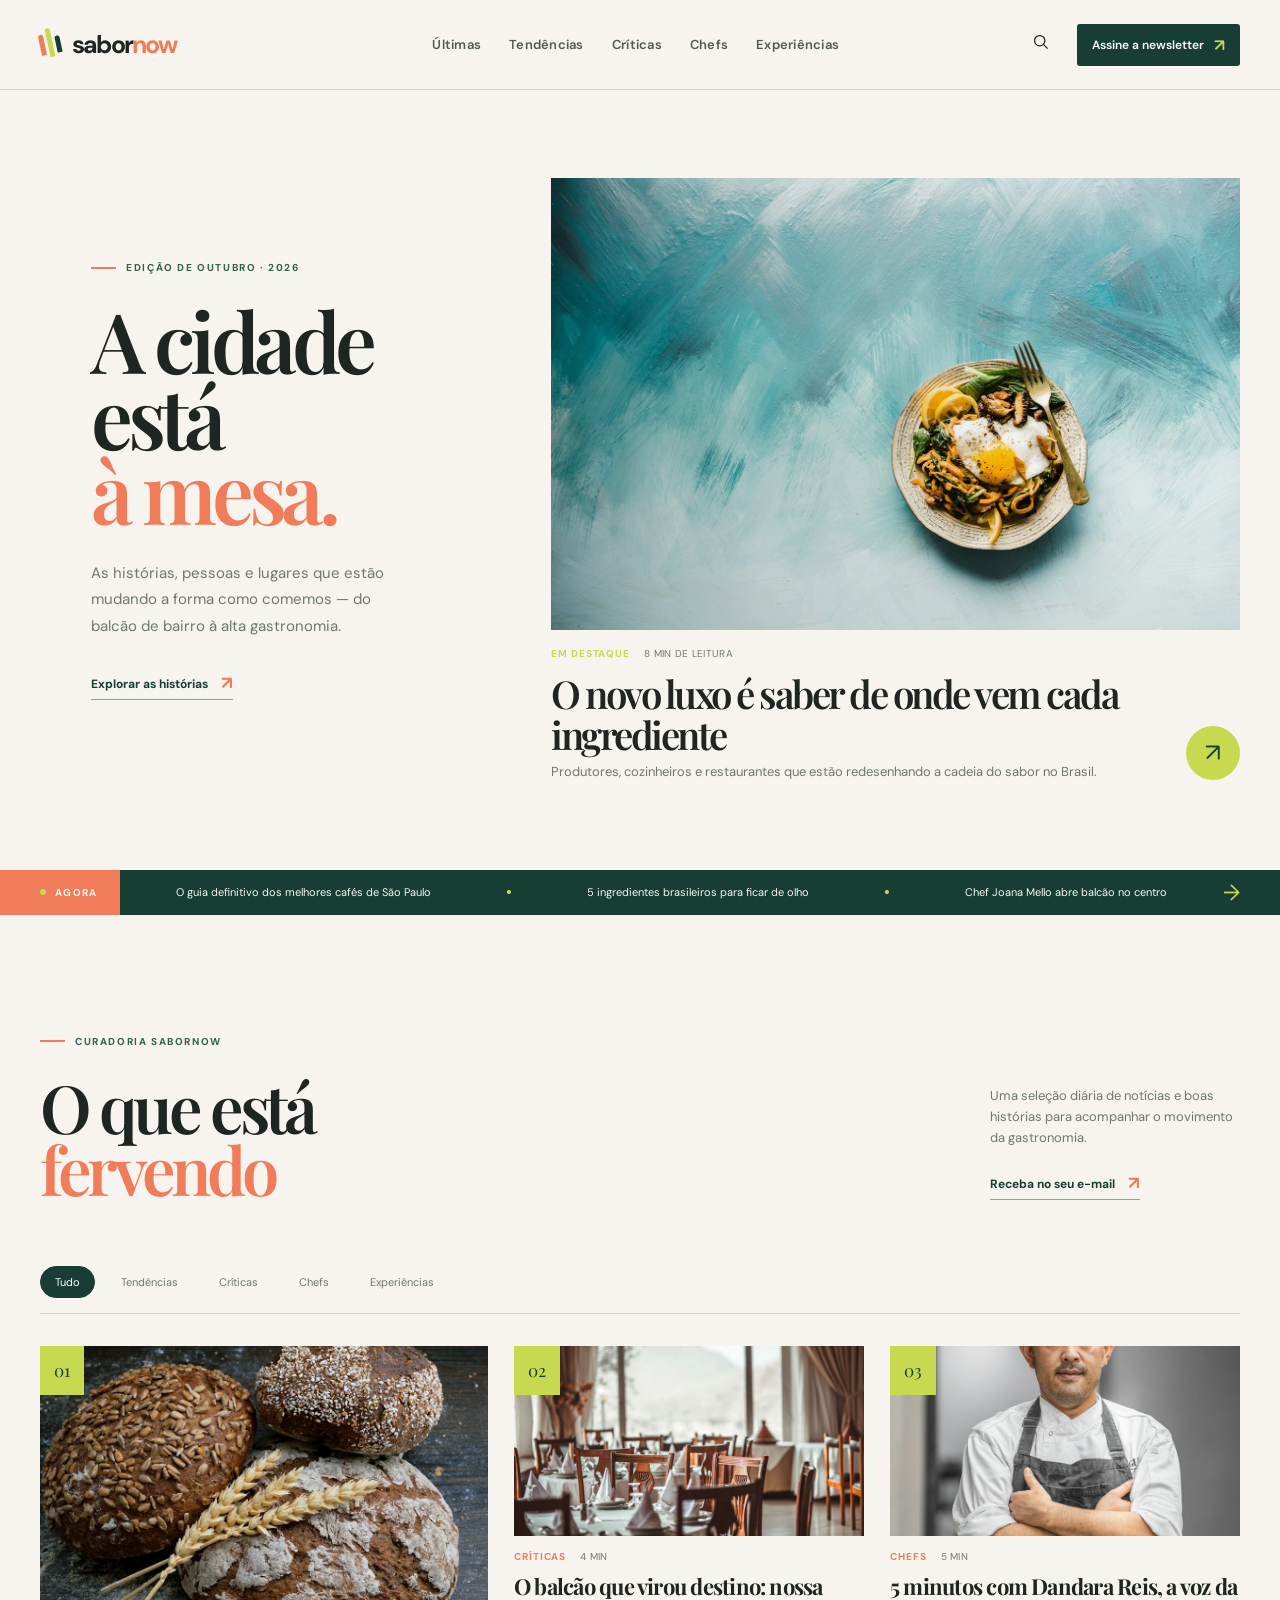
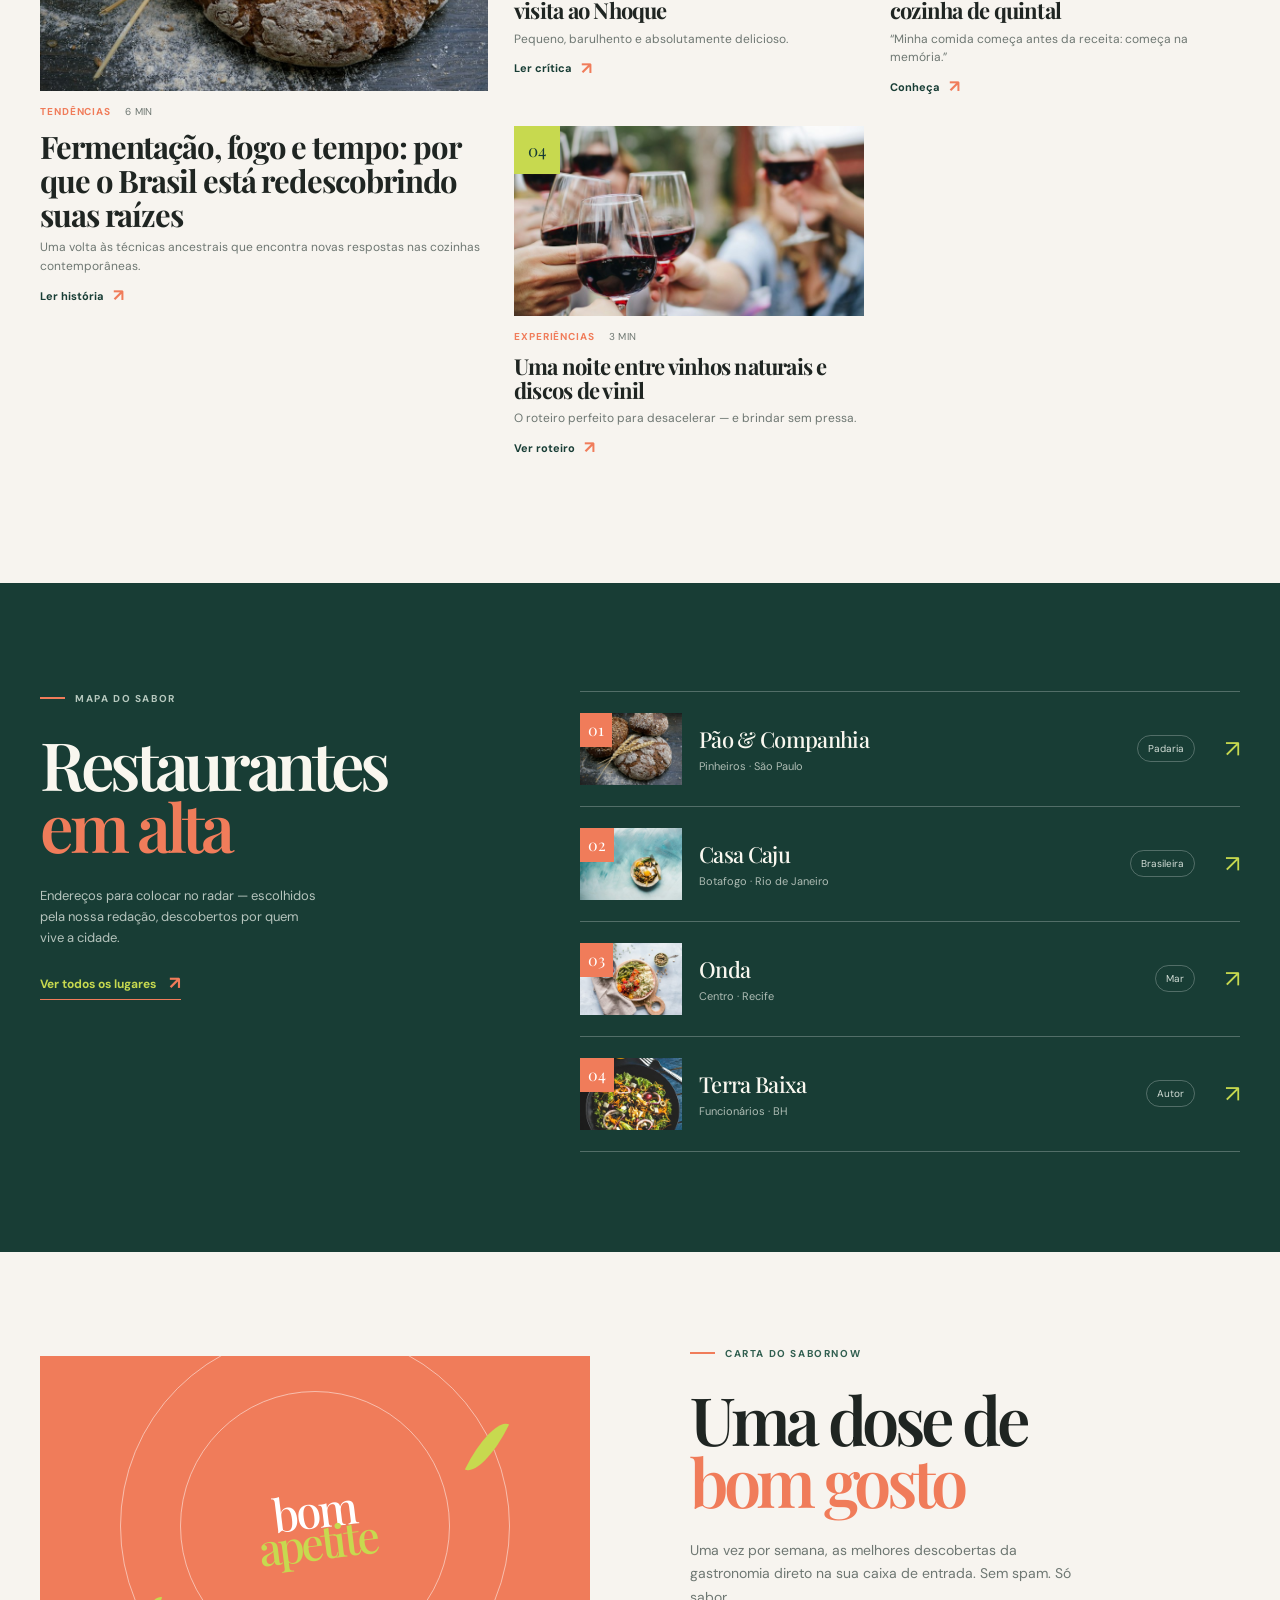
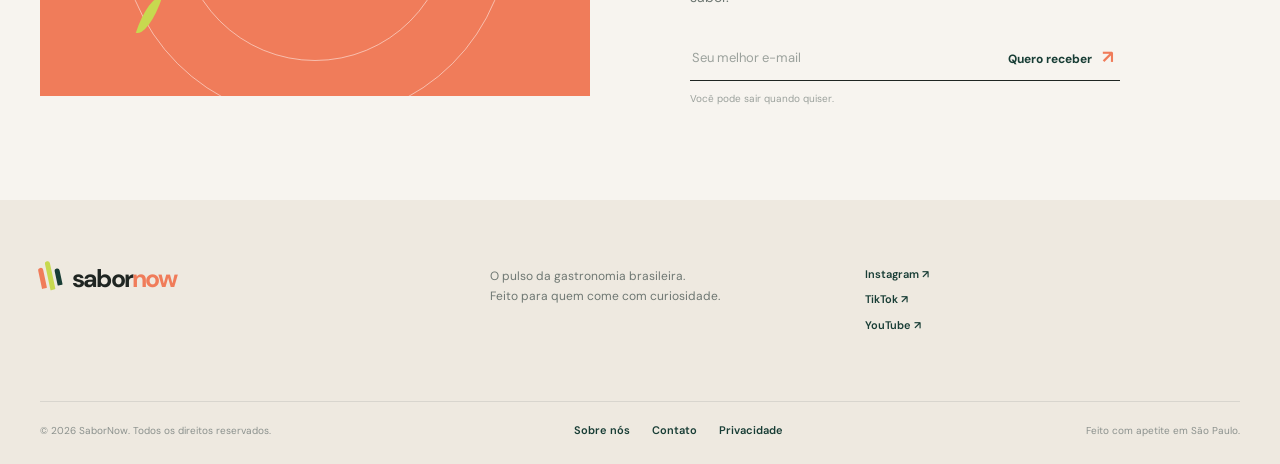
==== index.html @ 42e4103b "Add files via upload" ====
<!doctype html>
<html lang="pt-BR">
  <head>
    <meta charset="UTF-8" />
    <meta name="viewport" content="width=device-width, initial-scale=1.0" />
    <meta name="description" content="SaborNow: notícias, tendências, chefs e experiências que movimentam a gastronomia brasileira." />
    <meta name="theme-color" content="#f7f4ef" />
    <title>SaborNow — O pulso da gastronomia</title>
    <link rel="preconnect" href="https://fonts.googleapis.com" />
    <link rel="preconnect" href="https://fonts.gstatic.com" crossorigin />
    <link href="https://fonts.googleapis.com/css2?family=DM+Sans:wght@400;500;600;700&family=Playfair+Display:wght@500;600;700&display=swap" rel="stylesheet" />
    <link rel="stylesheet" href="/styles.css" />
    <script src="/app.js" defer></script>
  </head>
  <body>
    <a class="skip-link" href="#conteudo">Pular para o conteúdo</a>
    <header class="site-header">
      <div class="header-inner">
        <a class="brand" href="/" aria-label="SaborNow, início">
          <span class="brand-mark" aria-hidden="true"><i></i><i></i><i></i></span>
          <span class="brand-name">sabor<span>now</span></span>
        </a>
        <nav class="main-nav" aria-label="Navegação principal">
          <a href="#ultimas">Últimas</a>
          <a href="#tendencias">Tendências</a>
          <a href="#criticas">Críticas</a>
          <a href="#chefs">Chefs</a>
          <a href="#experiencias">Experiências</a>
        </nav>
        <div class="header-actions">
          <button class="search-button" type="button" aria-label="Abrir busca">
            <svg viewBox="0 0 24 24" aria-hidden="true"><circle cx="11" cy="11" r="6.5"></circle><path d="m16 16 5 5"></path></svg>
          </button>
          <a class="header-cta" href="#newsletter">Assine a newsletter <span>↗</span></a>
          <button class="menu-button" type="button" aria-label="Abrir menu" aria-expanded="false"><span></span><span></span></button>
        </div>
      </div>
      <div class="mobile-nav" aria-hidden="true">
        <a href="#ultimas">Últimas</a><a href="#tendencias">Tendências</a><a href="#criticas">Críticas</a><a href="#chefs">Chefs</a><a href="#experiencias">Experiências</a>
      </div>
    </header>

    <main id="conteudo">
      <section class="hero-section page-shell" aria-labelledby="hero-title">
        <div class="hero-copy">
          <p class="eyebrow"><span class="eyebrow-line"></span> Edição de outubro · 2026</p>
          <h1 id="hero-title">A cidade está<br /><em>à mesa.</em></h1>
          <p class="hero-description">As histórias, pessoas e lugares que estão mudando a forma como comemos — do balcão de bairro à alta gastronomia.</p>
          <a class="text-link" href="#ultimas">Explorar as histórias <span>↗</span></a>
        </div>
        <article class="hero-story">
          <div class="hero-image image-sao-paulo" role="img" aria-label="Mesa de restaurante com pratos coloridos e luz quente"></div>
          <div class="story-meta"><span class="tag tag-light">Em destaque</span><span>8 min de leitura</span></div>
          <h2>O novo luxo é saber de onde vem cada ingrediente</h2>
          <p class="story-deck">Produtores, cozinheiros e restaurantes que estão redesenhando a cadeia do sabor no Brasil.</p>
          <a class="story-arrow" href="#materia" aria-label="Ler matéria em destaque">↗</a>
        </article>
      </section>

      <section class="ticker" aria-label="Notícias rápidas">
        <div class="ticker-label"><span class="live-dot"></span> Agora</div>
        <div class="ticker-track"><span>O guia definitivo dos melhores cafés de São Paulo</span><b>•</b><span>5 ingredientes brasileiros para ficar de olho</span><b>•</b><span>Chef Joana Mello abre balcão no centro</span></div>
        <button class="ticker-next" type="button" aria-label="Próxima notícia">→</button>
      </section>

      <section class="latest-section page-shell" id="ultimas" aria-labelledby="latest-title">
        <div class="section-heading">
          <div><p class="eyebrow"><span class="eyebrow-line"></span> Curadoria SaborNow</p><h2 id="latest-title">O que está<br /><em>fervendo</em></h2></div>
          <div class="section-intro"><p>Uma seleção diária de notícias e boas histórias para acompanhar o movimento da gastronomia.</p><a class="text-link" href="#newsletter">Receba no seu e-mail <span>↗</span></a></div>
        </div>
        <div class="filter-row" role="group" aria-label="Filtrar notícias">
          <button class="filter-chip is-active" type="button" data-filter="all">Tudo</button>
          <button class="filter-chip" type="button" data-filter="tendencias">Tendências</button>
          <button class="filter-chip" type="button" data-filter="criticas">Críticas</button>
          <button class="filter-chip" type="button" data-filter="chefs">Chefs</button>
          <button class="filter-chip" type="button" data-filter="experiencias">Experiências</button>
        </div>
        <div class="news-grid">
          <article class="news-card news-card-featured" data-category="tendencias">
            <div class="card-image image-fermento"><span class="card-number">01</span></div>
            <div class="card-content"><div class="story-meta"><span class="tag">Tendências</span><span>6 min</span></div><h3>Fermentação, fogo e tempo: por que o Brasil está redescobrindo suas raízes</h3><p>Uma volta às técnicas ancestrais que encontra novas respostas nas cozinhas contemporâneas.</p><a class="card-link" href="#materia">Ler história <span>↗</span></a></div>
          </article>
          <article class="news-card" data-category="criticas">
            <div class="card-image image-balcao"><span class="card-number">02</span></div>
            <div class="card-content"><div class="story-meta"><span class="tag">Críticas</span><span>4 min</span></div><h3>O balcão que virou destino: nossa visita ao Nhoque</h3><p>Pequeno, barulhento e absolutamente delicioso.</p><a class="card-link" href="#materia">Ler crítica <span>↗</span></a></div>
          </article>
          <article class="news-card" data-category="chefs">
            <div class="card-image image-chef"><span class="card-number">03</span></div>
            <div class="card-content"><div class="story-meta"><span class="tag">Chefs</span><span>5 min</span></div><h3>5 minutos com Dandara Reis, a voz da cozinha de quintal</h3><p>“Minha comida começa antes da receita: começa na memória.”</p><a class="card-link" href="#materia">Conheça <span>↗</span></a></div>
          </article>
          <article class="news-card" data-category="experiencias">
            <div class="card-image image-vinho"><span class="card-number">04</span></div>
            <div class="card-content"><div class="story-meta"><span class="tag">Experiências</span><span>3 min</span></div><h3>Uma noite entre vinhos naturais e discos de vinil</h3><p>O roteiro perfeito para desacelerar — e brindar sem pressa.</p><a class="card-link" href="#materia">Ver roteiro <span>↗</span></a></div>
          </article>
        </div>
      </section>

      <section class="trending-section" id="tendencias" aria-labelledby="trending-title">
        <div class="page-shell trending-inner">
          <div class="trending-heading"><p class="eyebrow eyebrow-dark"><span class="eyebrow-line"></span> Mapa do sabor</p><h2 id="trending-title">Restaurantes<br /><em>em alta</em></h2><p>Endereços para colocar no radar — escolhidos pela nossa redação, descobertos por quem vive a cidade.</p><a class="text-link text-link-dark" href="#restaurantes">Ver todos os lugares <span>↗</span></a></div>
          <div class="restaurant-list" id="restaurantes">
            <article class="restaurant-item"><div class="restaurant-thumb image-pao"><span>01</span></div><div class="restaurant-info"><div><h3>Pão & Companhia</h3><p>Pinheiros · São Paulo</p></div><span class="restaurant-type">Padaria</span></div><span class="restaurant-arrow">↗</span></article>
            <article class="restaurant-item"><div class="restaurant-thumb image-caju"><span>02</span></div><div class="restaurant-info"><div><h3>Casa Caju</h3><p>Botafogo · Rio de Janeiro</p></div><span class="restaurant-type">Brasileira</span></div><span class="restaurant-arrow">↗</span></article>
            <article class="restaurant-item"><div class="restaurant-thumb image-onda"><span>03</span></div><div class="restaurant-info"><div><h3>Onda</h3><p>Centro · Recife</p></div><span class="restaurant-type">Mar</span></div><span class="restaurant-arrow">↗</span></article>
            <article class="restaurant-item"><div class="restaurant-thumb image-terra"><span>04</span></div><div class="restaurant-info"><div><h3>Terra Baixa</h3><p>Funcionários · BH</p></div><span class="restaurant-type">Autor</span></div><span class="restaurant-arrow">↗</span></article>
          </div>
        </div>
      </section>

      <section class="newsletter-section page-shell" id="newsletter" aria-labelledby="newsletter-title">
        <div class="newsletter-art" aria-hidden="true"><span class="art-ring ring-one"></span><span class="art-ring ring-two"></span><span class="art-leaf leaf-one"></span><span class="art-leaf leaf-two"></span><span class="art-word">bom<br /><em>apetite</em></span></div>
        <div class="newsletter-copy"><p class="eyebrow"><span class="eyebrow-line"></span> Carta do SaborNow</p><h2 id="newsletter-title">Uma dose de<br /><em>bom gosto</em></h2><p>Uma vez por semana, as melhores descobertas da gastronomia direto na sua caixa de entrada. Sem spam. Só sabor.</p><form class="newsletter-form"><label class="sr-only" for="email">Seu melhor e-mail</label><input id="email" type="email" placeholder="Seu melhor e-mail" required /><button type="submit">Quero receber <span>↗</span></button></form><p class="form-note" aria-live="polite">Você pode sair quando quiser.</p></div>
      </section>
    </main>

    <footer class="site-footer" id="experiencias">
      <div class="footer-top page-shell"><a class="brand brand-footer" href="/" aria-label="SaborNow, início"><span class="brand-mark" aria-hidden="true"><i></i><i></i><i></i></span><span class="brand-name">sabor<span>now</span></span></a><p>O pulso da gastronomia brasileira.<br />Feito para quem come com curiosidade.</p><div class="footer-social"><a href="#instagram">Instagram ↗</a><a href="#tiktok">TikTok ↗</a><a href="#youtube">YouTube ↗</a></div></div>
      <div class="footer-bottom page-shell"><span>© 2026 SaborNow. Todos os direitos reservados.</span><div><a href="#sobre">Sobre nós</a><a href="#contato">Contato</a><a href="#privacidade">Privacidade</a></div><span>Feito com apetite em São Paulo.</span></div>
    </footer>
  </body>
</html>
---- styles.css ----
:root {
  --ink: #1f2522;
  --muted: #6e7772;
  --paper: #f7f4ef;
  --paper-deep: #eee9e0;
  --line: #d8d5ce;
  --green: #183d35;
  --green-soft: #315f50;
  --lime: #c7d94f;
  --coral: #f07c5a;
  --max: 1240px;
}

* { box-sizing: border-box; }
html { scroll-behavior: smooth; }
body { margin: 0; background: var(--paper); color: var(--ink); font-family: "DM Sans", Arial, sans-serif; font-size: 16px; line-height: 1.5; }
a { color: inherit; text-decoration: none; }
button, input { font: inherit; }
button { cursor: pointer; }
.page-shell { width: min(calc(100% - 80px), var(--max)); margin-inline: auto; }
.skip-link { background: var(--green); color: white; left: 16px; padding: 10px 14px; position: fixed; top: -100px; z-index: 20; }
.skip-link:focus { top: 16px; }
.sr-only { clip: rect(0, 0, 0, 0); clip-path: inset(50%); height: 1px; overflow: hidden; position: absolute; white-space: nowrap; width: 1px; }

.site-header { border-bottom: 1px solid var(--line); position: relative; z-index: 5; }
.header-inner { align-items: center; display: flex; height: 89px; justify-content: space-between; margin: auto; max-width: 1400px; padding: 0 40px; }
.brand { align-items: center; display: inline-flex; gap: 11px; }
.brand-mark { display: inline-flex; gap: 3px; transform: rotate(-12deg); }
.brand-mark i { background: var(--coral); border-radius: 4px 4px 1px 1px; display: block; height: 21px; width: 5px; }
.brand-mark i:nth-child(2) { background: var(--lime); height: 29px; margin-top: -5px; }
.brand-mark i:nth-child(3) { background: var(--green); height: 17px; margin-top: 4px; }
.brand-name { font-size: 25px; font-weight: 700; letter-spacing: -1.8px; line-height: 1; }
.brand-name span { color: var(--coral); }
.main-nav { display: flex; gap: 28px; margin-left: 70px; }
.main-nav a, .mobile-nav a { color: #505a54; font-size: 13px; font-weight: 600; letter-spacing: .02em; transition: color .2s ease; }
.main-nav a:hover, .mobile-nav a:hover { color: var(--coral); }
.header-actions { align-items: center; display: flex; gap: 21px; }
.search-button { background: transparent; border: 0; padding: 6px; }
.search-button svg { fill: none; height: 19px; stroke: var(--ink); stroke-width: 1.6; width: 19px; }
.header-cta { align-items: center; background: var(--green); border-radius: 3px; color: white; display: flex; font-size: 12px; font-weight: 600; gap: 10px; padding: 12px 15px; transition: background .2s ease, transform .2s ease; }
.header-cta:hover { background: var(--coral); transform: translateY(-2px); }
.header-cta span { color: var(--lime); font-size: 17px; line-height: 0; }
.menu-button, .mobile-nav { display: none; }

.hero-section { display: grid; gap: 80px; grid-template-columns: .77fr 1.23fr; padding-bottom: 88px; padding-top: 88px; }
.hero-copy { align-self: center; padding-left: clamp(0px, 4vw, 62px); }
.eyebrow { align-items: center; color: var(--green-soft); display: flex; font-size: 10px; font-weight: 700; gap: 10px; letter-spacing: .16em; margin: 0 0 27px; text-transform: uppercase; }
.eyebrow-line { background: var(--coral); display: inline-block; height: 2px; width: 25px; }
h1, h2, h3, p { margin-top: 0; }
h1, h2 { font-family: "Playfair Display", Georgia, serif; font-weight: 600; letter-spacing: -.065em; }
h1 { font-size: clamp(59px, 6.5vw, 91px); line-height: .91; margin-bottom: 31px; }
h1 em, h2 em { color: var(--coral); font-style: normal; }
.hero-description { color: var(--muted); font-size: 15px; line-height: 1.75; max-width: 295px; }
.text-link { align-items: center; border-bottom: 1px solid var(--coral); color: var(--green); display: inline-flex; font-size: 12px; font-weight: 700; gap: 13px; margin-top: 21px; padding-bottom: 6px; }
.text-link span { color: var(--coral); font-size: 18px; line-height: 11px; transition: transform .2s ease; }
.text-link:hover span, .card-link:hover span { transform: translate(3px, -3px); }
.hero-story { position: relative; }
.hero-image { background-position: center; background-size: cover; }
.image-sao-paulo { background-image: linear-gradient(90deg, rgba(20,48,40,.12), transparent), url("assets/image-1.jpg"); height: 452px; }
.story-meta { align-items: center; color: var(--muted); display: flex; font-size: 10px; gap: 14px; letter-spacing: .03em; margin-top: 16px; text-transform: uppercase; }
.tag { color: var(--coral); font-size: 10px; font-weight: 700; letter-spacing: .09em; text-transform: uppercase; }
.tag-light { color: var(--lime); }
.hero-story h2 { font-size: clamp(27px, 3vw, 43px); line-height: 1.06; margin: 12px 60px 8px 0; max-width: 650px; }
.story-deck { color: var(--muted); font-size: 13px; margin: 0; }
.story-arrow { align-items: center; background: var(--lime); border-radius: 50%; bottom: 2px; color: var(--green); display: flex; font-size: 25px; height: 54px; justify-content: center; position: absolute; right: 0; transition: transform .2s ease; width: 54px; }
.story-arrow:hover { transform: rotate(8deg) scale(1.05); }

.ticker { align-items: center; background: var(--green); color: #f9f7ef; display: flex; font-size: 11px; min-height: 45px; overflow: hidden; }
.ticker-label { align-items: center; background: var(--coral); display: flex; font-size: 10px; font-weight: 700; gap: 9px; height: 45px; letter-spacing: .13em; padding-left: max(40px, calc((100vw - var(--max)) / 2)); padding-right: 22px; text-transform: uppercase; white-space: nowrap; }
.live-dot { background: var(--lime); border-radius: 50%; height: 6px; width: 6px; }
.ticker-track { align-items: center; display: flex; gap: 21px; justify-content: space-around; min-width: 0; padding: 0 29px; white-space: nowrap; width: 100%; }
.ticker-track b { color: var(--lime); font-size: 15px; }
.ticker-next { background: transparent; border: 0; color: var(--lime); font-size: 22px; padding: 0 max(40px, calc((100vw - var(--max)) / 2)) 0 0; }

.latest-section { padding-bottom: 122px; padding-top: 119px; }
.section-heading { align-items: end; display: flex; justify-content: space-between; }
.section-heading h2, .trending-heading h2, .newsletter-copy h2 { font-size: clamp(45px, 5.2vw, 70px); line-height: .93; margin-bottom: 0; }
.section-intro { max-width: 250px; }
.section-intro p { color: var(--muted); font-size: 13px; line-height: 1.6; margin-bottom: 0; }
.section-intro .text-link { margin-top: 26px; }
.filter-row { border-bottom: 1px solid var(--line); display: flex; gap: 11px; margin-top: 66px; padding-bottom: 15px; }
.filter-chip { background: transparent; border: 1px solid transparent; border-radius: 50px; color: var(--muted); font-size: 11px; padding: 7px 14px; transition: all .2s ease; }
.filter-chip:hover, .filter-chip.is-active { border-color: var(--green); color: var(--green); }
.filter-chip.is-active { background: var(--green); color: white; }
.news-grid { display: grid; gap: 26px; grid-template-columns: 1.28fr 1fr 1fr; padding-top: 32px; }
.news-card { min-width: 0; }
.news-card:nth-child(4) { grid-column: 2 / span 1; }
.card-image { background-position: center; background-size: cover; height: 190px; position: relative; }
.news-card-featured { grid-row: span 2; }
.news-card-featured .card-image { height: 345px; }
.card-number { background: var(--lime); color: var(--green); font-family: "Playfair Display", Georgia, serif; font-size: 17px; left: 0; padding: 12px 14px 11px; position: absolute; top: 0; }
.image-fermento { background-image: url("assets/image-2.jpg"); }
.image-balcao { background-image: url("assets/image-3.jpg"); }
.image-chef { background-image: url("assets/image-4.jpg"); }
.image-vinho { background-image: url("assets/image-5.jpg"); }
.card-content { padding-top: 13px; }
.card-content .story-meta { margin-top: 0; }
.card-content h3 { font-family: "Playfair Display", Georgia, serif; font-size: 22px; letter-spacing: -.035em; line-height: 1.1; margin: 10px 0 7px; }
.news-card-featured h3 { font-size: 31px; max-width: 470px; }
.card-content p { color: var(--muted); font-size: 12px; line-height: 1.55; margin-bottom: 7px; }
.card-link { align-items: center; color: var(--green); display: inline-flex; font-size: 11px; font-weight: 700; gap: 9px; }
.card-link span { color: var(--coral); font-size: 17px; transition: transform .2s ease; }

.trending-section { background: var(--green); color: #f9f7ef; }
.trending-inner { display: grid; gap: 100px; grid-template-columns: .8fr 1.2fr; padding-bottom: 100px; padding-top: 108px; }
.eyebrow-dark { color: #b7c9bf; }
.trending-heading h2 { color: #f9f7ef; }
.trending-heading > p:not(.eyebrow) { color: #b6c4bd; font-size: 13px; line-height: 1.65; margin: 28px 0 0; max-width: 280px; }
.text-link-dark { color: var(--lime); margin-top: 26px; }
.restaurant-list { border-top: 1px solid rgba(255,255,255,.25); }
.restaurant-item { align-items: center; border-bottom: 1px solid rgba(255,255,255,.25); display: flex; gap: 17px; min-height: 115px; position: relative; }
.restaurant-thumb { background-position: center; background-size: cover; height: 72px; position: relative; width: 102px; }
.restaurant-thumb span { background: var(--coral); color: #fff; font-family: "Playfair Display", Georgia, serif; font-size: 16px; left: 0; padding: 5px 8px; position: absolute; top: 0; }
.image-pao { background-image: url("assets/image-6.jpg"); }
.image-caju { background-image: url("assets/image-7.jpg"); }
.image-onda { background-image: url("assets/image-8.jpg"); }
.image-terra { background-image: url("assets/image-9.jpg"); }
.restaurant-info { align-items: center; display: flex; flex: 1; justify-content: space-between; }
.restaurant-info h3 { font-family: "Playfair Display", Georgia, serif; font-size: 22px; font-weight: 500; letter-spacing: -.03em; margin: 0; }
.restaurant-info p { color: #aebcb4; font-size: 11px; margin: 2px 0 0; }
.restaurant-type { border: 1px solid rgba(255,255,255,.25); border-radius: 50px; color: #d2ddd6; font-size: 10px; padding: 5px 10px; }
.restaurant-arrow { color: var(--lime); font-size: 24px; margin-left: 13px; transition: transform .2s ease; }
.restaurant-item:hover .restaurant-arrow { transform: translate(4px, -4px); }

.newsletter-section { align-items: center; display: grid; gap: 100px; grid-template-columns: 1fr 1fr; min-height: 480px; padding-bottom: 94px; padding-top: 94px; }
.newsletter-art { align-items: center; background: var(--coral); display: flex; height: 340px; justify-content: center; overflow: hidden; position: relative; }
.art-ring { border: 1px solid rgba(255,255,255,.5); border-radius: 50%; position: absolute; }
.ring-one { height: 270px; width: 270px; }
.ring-two { height: 390px; width: 390px; }
.art-leaf { background: var(--lime); border-radius: 100% 0 100% 0; height: 60px; position: absolute; transform: rotate(26deg); width: 20px; }
.leaf-one { right: 17%; top: 18%; }
.leaf-two { bottom: 15%; left: 18%; transform: rotate(198deg) scale(.7); }
.art-word { color: white; font-family: "Playfair Display", Georgia, serif; font-size: 45px; font-weight: 500; letter-spacing: -.07em; line-height: .72; position: relative; text-align: center; transform: rotate(-7deg); }
.art-word em { color: var(--lime); font-style: normal; }
.newsletter-copy { padding-right: 6vw; }
.newsletter-copy h2 { margin-bottom: 27px; }
.newsletter-copy > p:not(.eyebrow):not(.form-note) { color: var(--muted); font-size: 14px; line-height: 1.7; max-width: 400px; }
.newsletter-form { border-bottom: 1px solid var(--ink); display: flex; gap: 12px; margin-top: 33px; max-width: 430px; padding-bottom: 8px; }
.newsletter-form input { background: transparent; border: 0; color: var(--ink); flex: 1; font-size: 13px; min-width: 0; outline: 0; }
.newsletter-form input::placeholder { color: #9ba19c; }
.newsletter-form button { background: transparent; border: 0; color: var(--green); font-size: 12px; font-weight: 700; white-space: nowrap; }
.newsletter-form button span { color: var(--coral); font-size: 18px; margin-left: 7px; }
.form-note { color: #9ba19c; font-size: 10px; margin: 10px 0 0; }

.site-footer { background: var(--paper-deep); }
.footer-top { align-items: start; display: grid; grid-template-columns: 1.2fr 1fr 1fr; padding-bottom: 68px; padding-top: 66px; }
.brand-footer { align-self: start; }
.footer-top > p { color: var(--muted); font-size: 12px; line-height: 1.7; margin: 0; }
.footer-social { display: flex; flex-direction: column; gap: 9px; }
.footer-social a, .footer-bottom a { color: var(--green); font-size: 11px; font-weight: 600; }
.footer-bottom { align-items: center; border-top: 1px solid var(--line); color: #8b918d; display: flex; font-size: 10px; justify-content: space-between; padding-bottom: 25px; padding-top: 20px; }
.footer-bottom div { display: flex; gap: 22px; }

@media (max-width: 900px) {
  .header-inner { padding: 0 24px; }
  .main-nav { gap: 15px; margin-left: 20px; }
  .main-nav a { font-size: 11px; }
  .header-cta { font-size: 10px; padding: 10px 11px; }
  .page-shell { width: min(calc(100% - 48px), var(--max)); }
  .hero-section { gap: 40px; grid-template-columns: .8fr 1.2fr; padding-bottom: 68px; padding-top: 68px; }
  .hero-copy { padding-left: 0; }
  .hero-image { height: 380px; }
  .ticker-label { padding-left: 24px; }
  .ticker-next { padding-right: 24px; }
  .trending-inner { gap: 45px; }
  .newsletter-section { gap: 45px; }
}

@media (max-width: 680px) {
  .page-shell { width: calc(100% - 40px); }
  .header-inner { height: 73px; padding: 0 20px; }
  .main-nav, .header-cta { display: none; }
  .header-actions { gap: 10px; }
  .menu-button { background: transparent; border: 0; display: flex; flex-direction: column; gap: 5px; padding: 8px 0 8px 8px; }
  .menu-button span { background: var(--green); display: block; height: 1.5px; width: 21px; }
  .mobile-nav { background: var(--green); display: flex; flex-wrap: wrap; gap: 0; max-height: 0; overflow: hidden; padding: 0 20px; transition: max-height .3s ease, padding .3s ease; }
  .mobile-nav.is-open { max-height: 170px; padding-bottom: 19px; padding-top: 9px; }
  .mobile-nav a { color: #fff; padding: 9px 14px 9px 0; }
  .hero-section { display: block; padding-bottom: 57px; padding-top: 54px; }
  .hero-copy { margin-bottom: 50px; }
  .hero-description { max-width: 330px; }
  .hero-image { height: 300px; }
  .hero-story h2 { font-size: 31px; margin-right: 50px; }
  .story-arrow { bottom: -2px; height: 46px; width: 46px; }
  .ticker-label { padding-left: 20px; padding-right: 15px; }
  .ticker-track { justify-content: start; overflow: hidden; padding-left: 20px; }
  .ticker-track span:not(:first-child), .ticker-track b { display: none; }
  .ticker-next { padding-right: 20px; }
  .latest-section { padding-bottom: 75px; padding-top: 75px; }
  .section-heading { align-items: start; display: block; }
  .section-intro { margin-top: 27px; max-width: 340px; }
  .filter-row { gap: 3px; margin-top: 43px; overflow: auto; padding-bottom: 12px; white-space: nowrap; }
  .filter-chip { padding: 7px 11px; }
  .news-grid { display: block; padding-top: 26px; }
  .news-card { margin-bottom: 48px; }
  .news-card-featured .card-image, .card-image { height: 260px; }
  .news-card-featured h3 { font-size: 28px; }
  .trending-inner { display: block; padding-bottom: 75px; padding-top: 75px; }
  .restaurant-list { margin-top: 55px; }
  .restaurant-item { gap: 12px; min-height: 95px; }
  .restaurant-thumb { height: 62px; width: 82px; }
  .restaurant-info h3 { font-size: 19px; }
  .restaurant-type { display: none; }
  .newsletter-section { display: block; padding-bottom: 75px; padding-top: 75px; }
  .newsletter-art { height: 260px; margin-bottom: 55px; }
  .newsletter-copy { padding: 0; }
  .footer-top { display: block; padding-bottom: 45px; padding-top: 50px; }
  .footer-top > p { margin: 28px 0; }
  .footer-social { gap: 10px; }
  .footer-bottom { align-items: start; display: block; line-height: 1.7; padding-bottom: 23px; }
  .footer-bottom div { margin: 13px 0; }
}
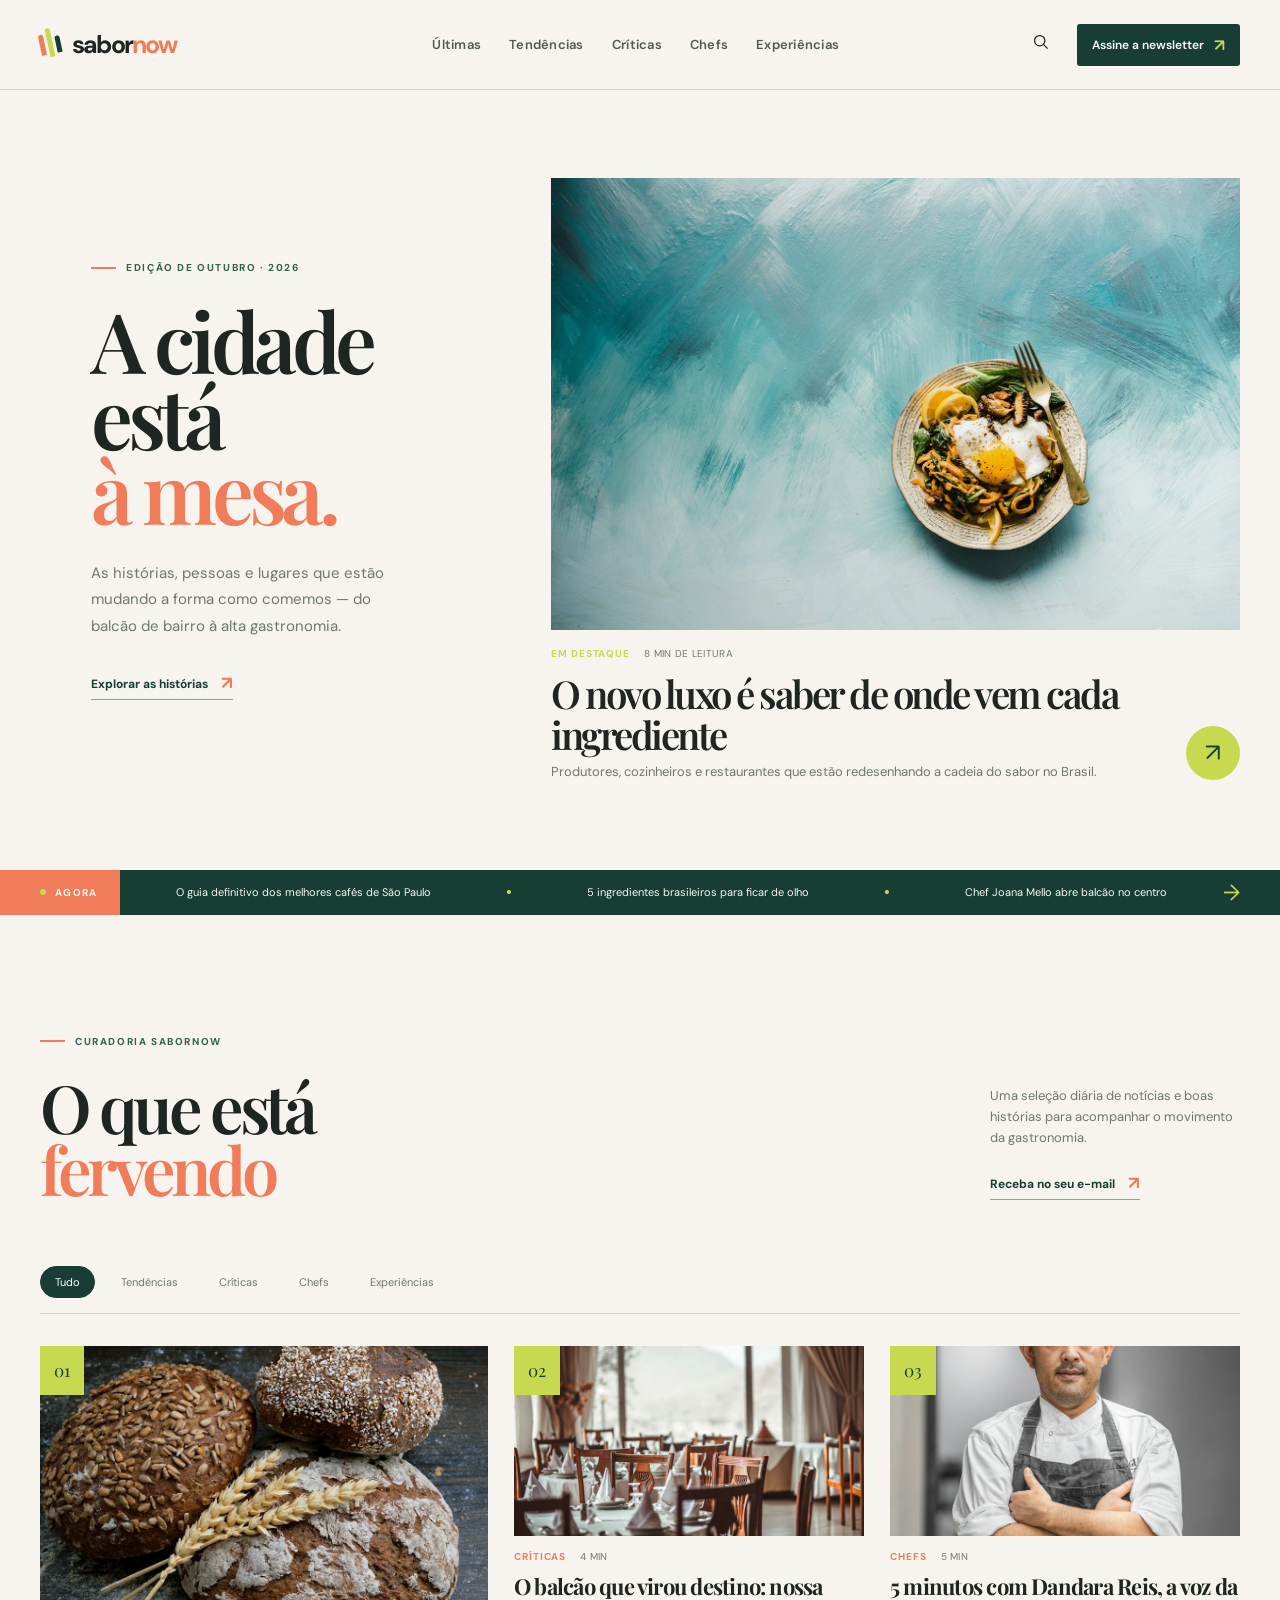
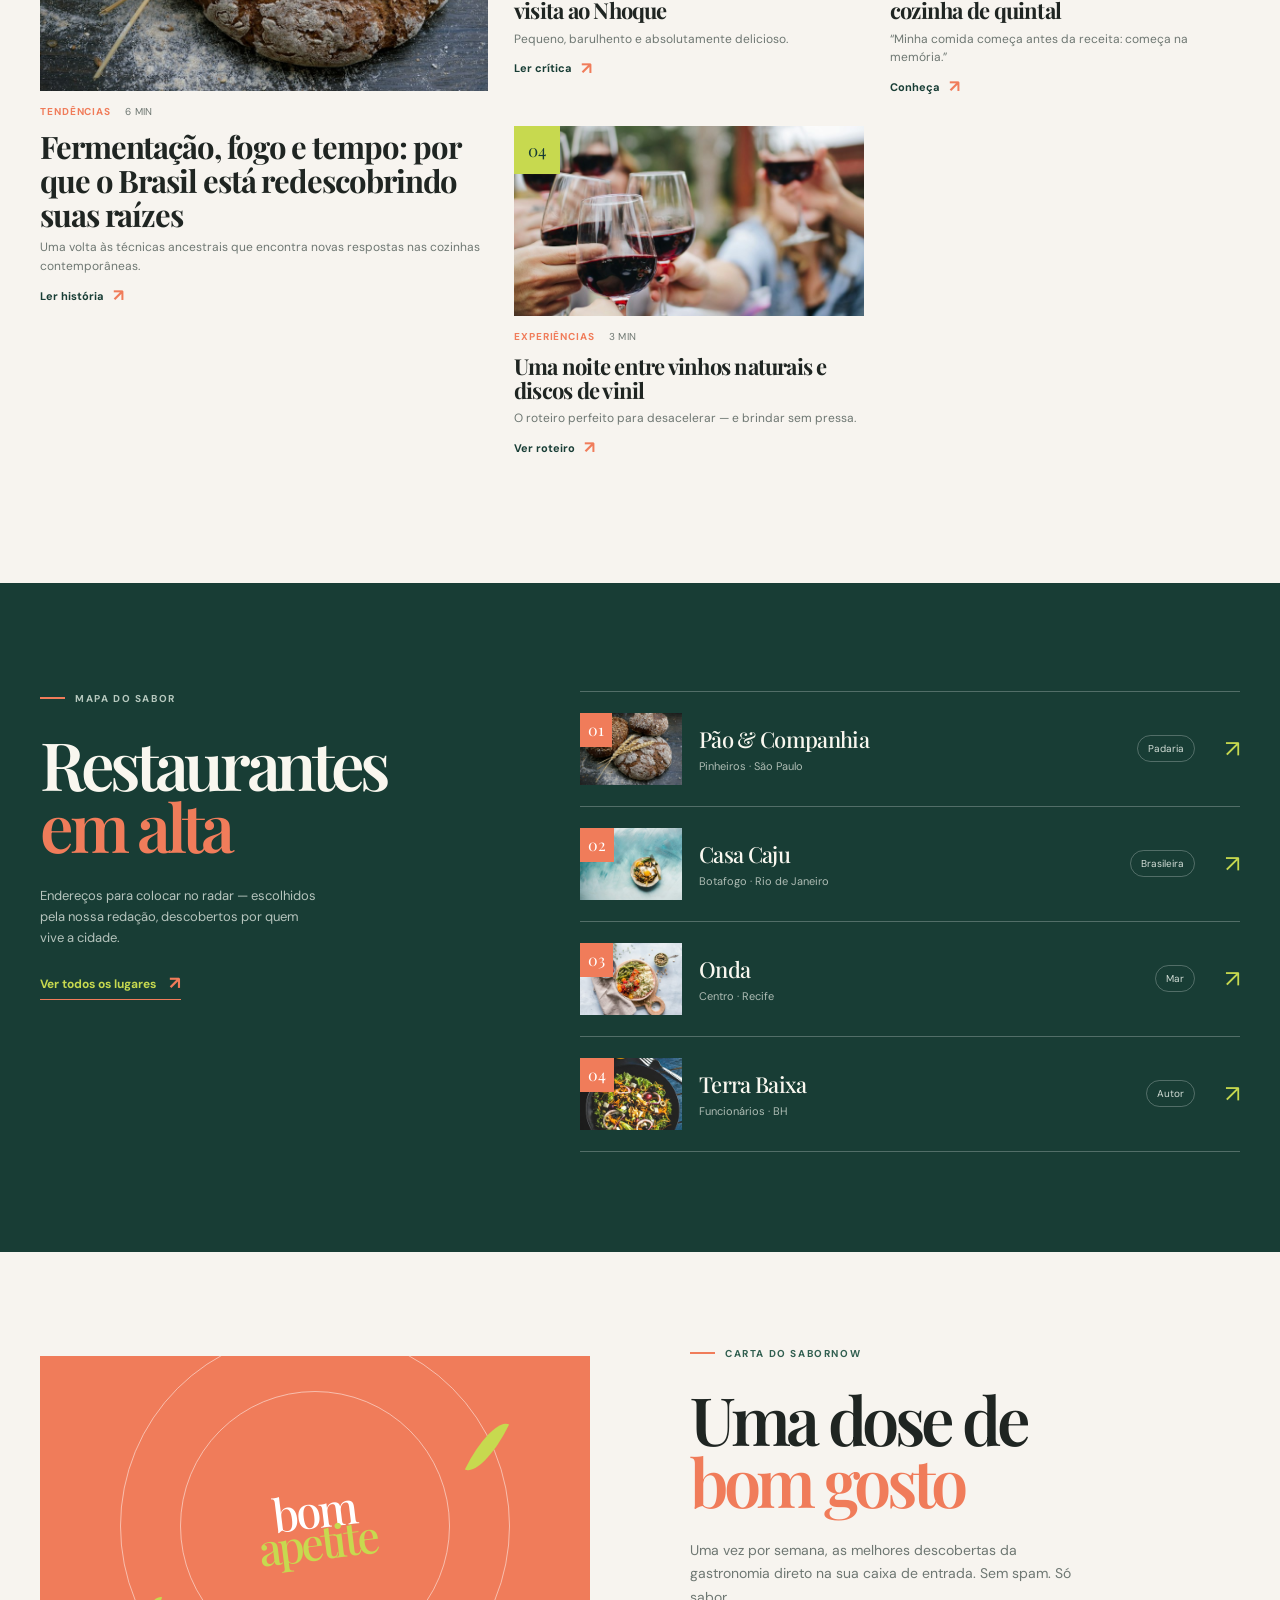
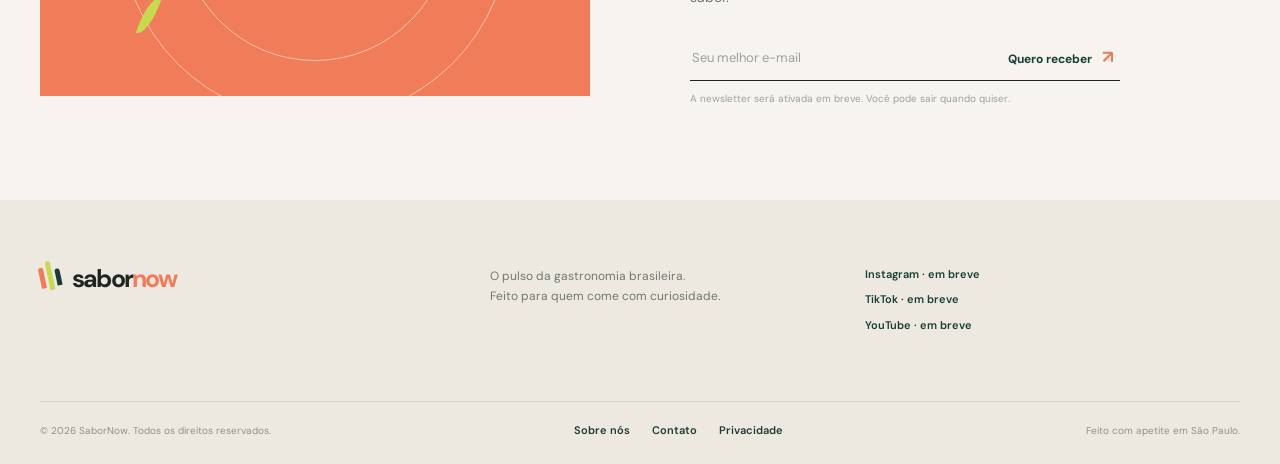
==== commit 99b2f697: "Add files via upload" ====
--- a/index.html
+++ b/index.html
@@ -9,14 +9,14 @@
     <link rel="preconnect" href="https://fonts.googleapis.com" />
     <link rel="preconnect" href="https://fonts.gstatic.com" crossorigin />
     <link href="https://fonts.googleapis.com/css2?family=DM+Sans:wght@400;500;600;700&family=Playfair+Display:wght@500;600;700&display=swap" rel="stylesheet" />
-    <link rel="stylesheet" href="/styles.css" />
-    <script src="/app.js" defer></script>
+    <link rel="stylesheet" href="styles.css" />
+    <script src="app.js" defer></script>
   </head>
   <body>
     <a class="skip-link" href="#conteudo">Pular para o conteúdo</a>
     <header class="site-header">
       <div class="header-inner">
-        <a class="brand" href="/" aria-label="SaborNow, início">
+        <a class="brand" href="index.html" aria-label="SaborNow, início">
           <span class="brand-mark" aria-hidden="true"><i></i><i></i><i></i></span>
           <span class="brand-name">sabor<span>now</span></span>
         </a>
@@ -109,13 +109,13 @@
 
       <section class="newsletter-section page-shell" id="newsletter" aria-labelledby="newsletter-title">
         <div class="newsletter-art" aria-hidden="true"><span class="art-ring ring-one"></span><span class="art-ring ring-two"></span><span class="art-leaf leaf-one"></span><span class="art-leaf leaf-two"></span><span class="art-word">bom<br /><em>apetite</em></span></div>
-        <div class="newsletter-copy"><p class="eyebrow"><span class="eyebrow-line"></span> Carta do SaborNow</p><h2 id="newsletter-title">Uma dose de<br /><em>bom gosto</em></h2><p>Uma vez por semana, as melhores descobertas da gastronomia direto na sua caixa de entrada. Sem spam. Só sabor.</p><form class="newsletter-form"><label class="sr-only" for="email">Seu melhor e-mail</label><input id="email" type="email" placeholder="Seu melhor e-mail" required /><button type="submit">Quero receber <span>↗</span></button></form><p class="form-note" aria-live="polite">Você pode sair quando quiser.</p></div>
+        <div class="newsletter-copy"><p class="eyebrow"><span class="eyebrow-line"></span> Carta do SaborNow</p><h2 id="newsletter-title">Uma dose de<br /><em>bom gosto</em></h2><p>Uma vez por semana, as melhores descobertas da gastronomia direto na sua caixa de entrada. Sem spam. Só sabor.</p><form class="newsletter-form"><label class="sr-only" for="email">Seu melhor e-mail</label><input id="email" type="email" placeholder="Seu melhor e-mail" required /><button type="submit">Quero receber <span>↗</span></button></form><p class="form-note" aria-live="polite">A newsletter será ativada em breve. Você pode sair quando quiser.</p></div>
       </section>
     </main>
 
     <footer class="site-footer" id="experiencias">
-      <div class="footer-top page-shell"><a class="brand brand-footer" href="/" aria-label="SaborNow, início"><span class="brand-mark" aria-hidden="true"><i></i><i></i><i></i></span><span class="brand-name">sabor<span>now</span></span></a><p>O pulso da gastronomia brasileira.<br />Feito para quem come com curiosidade.</p><div class="footer-social"><a href="#instagram">Instagram ↗</a><a href="#tiktok">TikTok ↗</a><a href="#youtube">YouTube ↗</a></div></div>
-      <div class="footer-bottom page-shell"><span>© 2026 SaborNow. Todos os direitos reservados.</span><div><a href="#sobre">Sobre nós</a><a href="#contato">Contato</a><a href="#privacidade">Privacidade</a></div><span>Feito com apetite em São Paulo.</span></div>
+      <div class="footer-top page-shell"><a class="brand brand-footer" href="index.html" aria-label="SaborNow, início"><span class="brand-mark" aria-hidden="true"><i></i><i></i><i></i></span><span class="brand-name">sabor<span>now</span></span></a><p>O pulso da gastronomia brasileira.<br />Feito para quem come com curiosidade.</p><div class="footer-social"><span>Instagram · em breve</span><span>TikTok · em breve</span><span>YouTube · em breve</span></div></div>
+      <div class="footer-bottom page-shell"><span>© 2026 SaborNow. Todos os direitos reservados.</span><div><a href="sobre.html">Sobre nós</a><a href="contato.html">Contato</a><a href="privacidade.html">Privacidade</a></div><span>Feito com apetite em São Paulo.</span></div>
     </footer>
   </body>
 </html>
--- a/styles.css
+++ b/styles.css
@@ -210,3 +210,15 @@
   .footer-bottom { align-items: start; display: block; line-height: 1.7; padding-bottom: 23px; }
   .footer-bottom div { margin: 13px 0; }
 }
+
+
+/* Páginas institucionais */
+.simple-page { min-height: 62vh; padding-bottom: 100px; padding-top: 100px; }
+.simple-page h1 { font-size: clamp(48px, 7vw, 88px); margin-bottom: 28px; }
+.simple-page .lead { color: var(--muted); font-size: 17px; line-height: 1.75; max-width: 690px; }
+.simple-page .content-copy { color: var(--muted); font-size: 14px; line-height: 1.8; max-width: 760px; }
+.simple-page .content-copy h2 { color: var(--ink); font-size: 30px; line-height: 1.1; margin: 48px 0 13px; }
+.simple-page .content-copy a { color: var(--green-soft); text-decoration: underline; text-decoration-color: var(--coral); text-underline-offset: 3px; }
+.trust-note { background: var(--paper-deep); border-left: 3px solid var(--coral); color: var(--green); font-size: 12px; line-height: 1.7; margin-top: 38px; max-width: 760px; padding: 16px 18px; }
+.footer-social span { color: var(--green); font-size: 11px; font-weight: 600; }
+@media (max-width: 680px) { .simple-page { padding-bottom: 70px; padding-top: 65px; } .simple-page h1 { font-size: 52px; } }
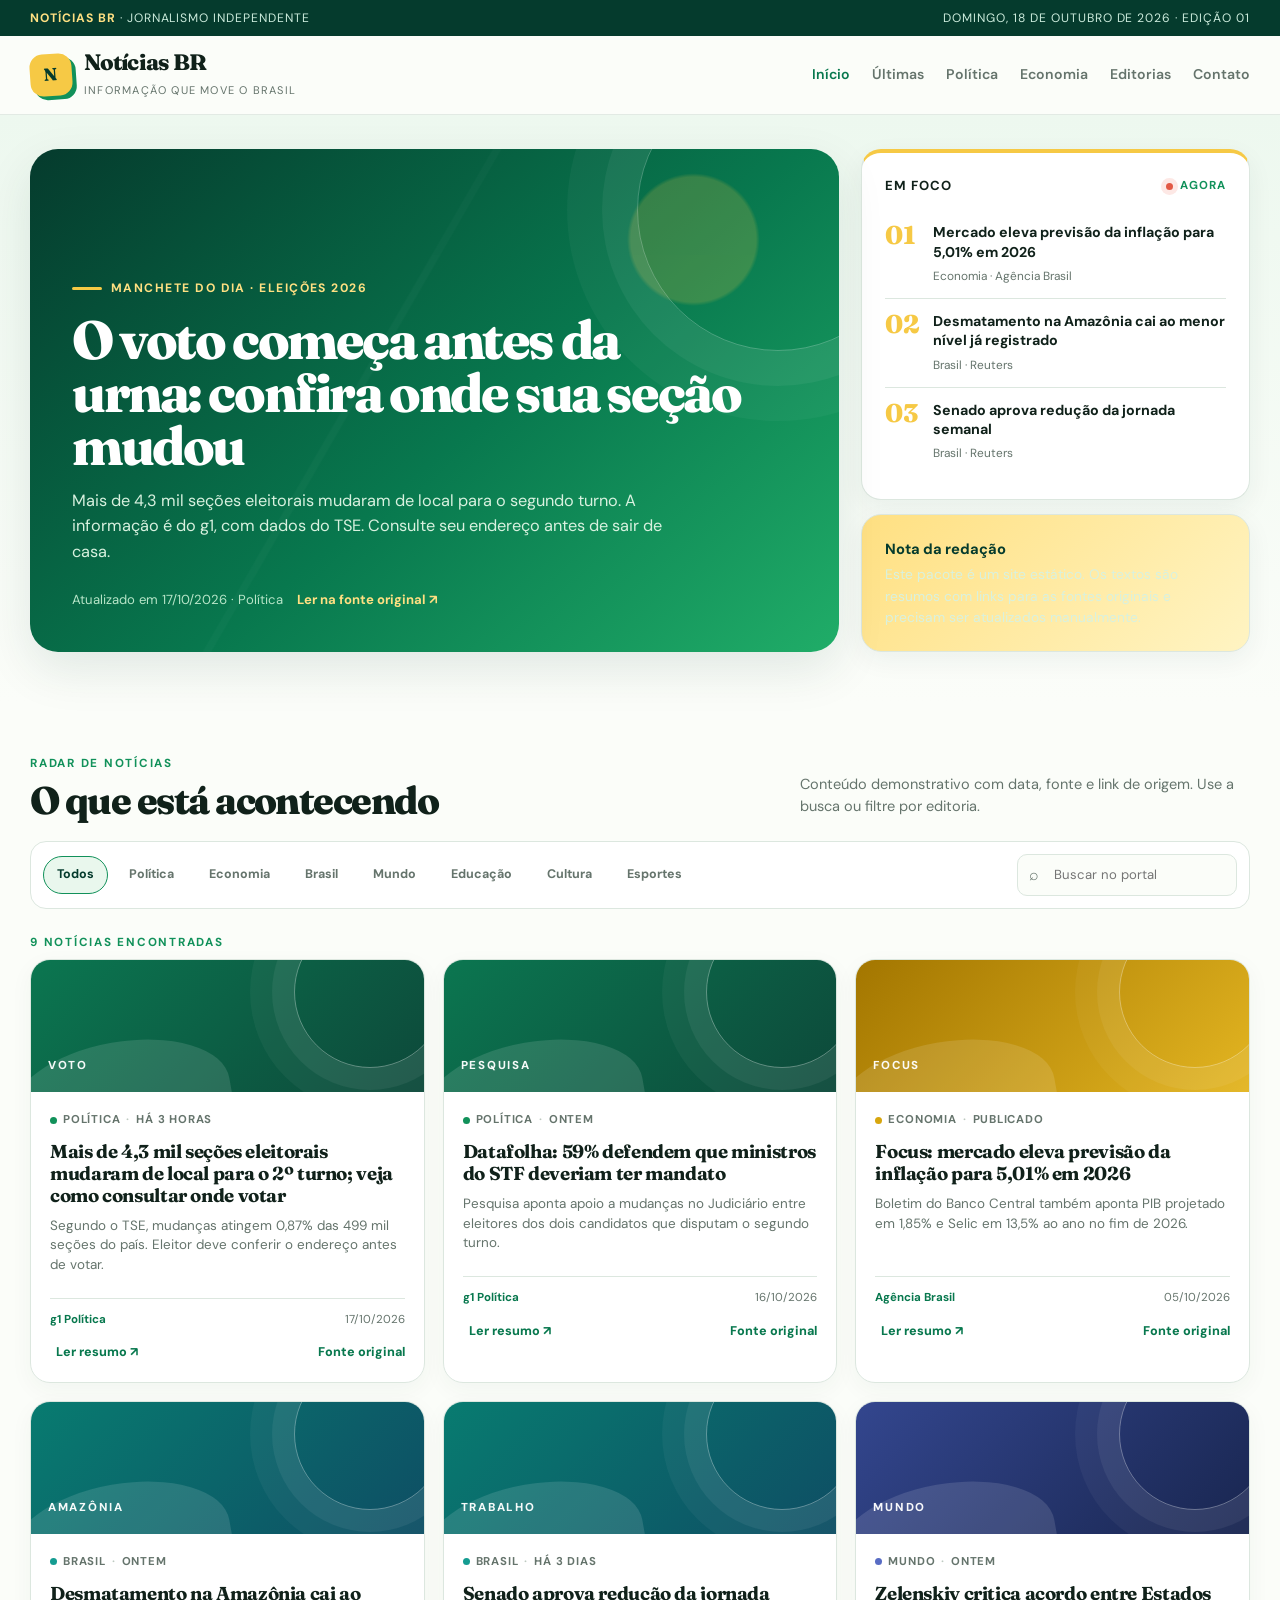
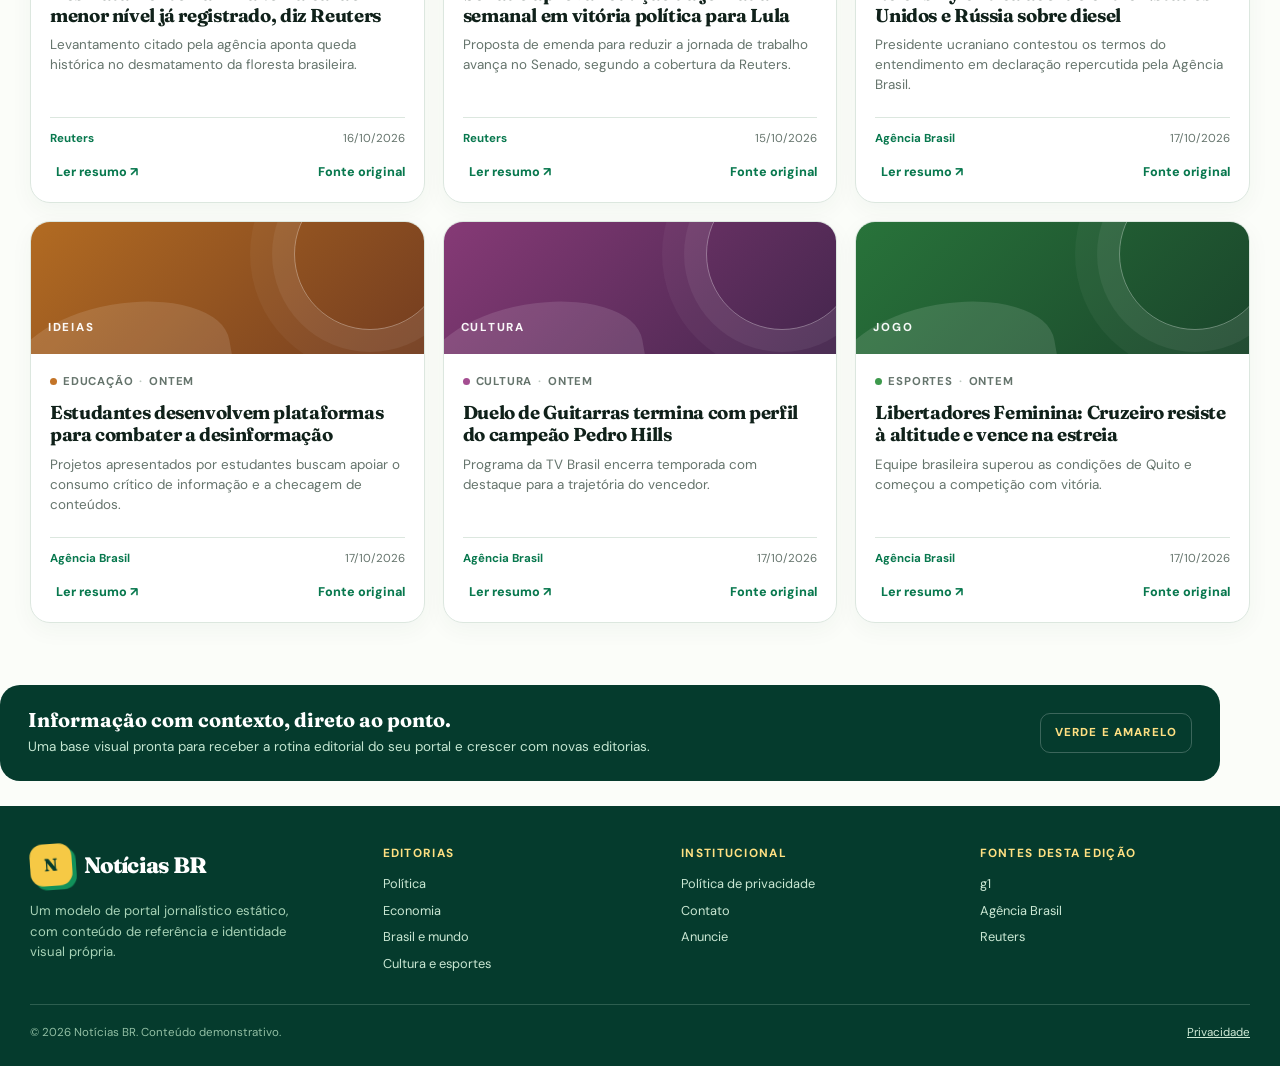
==== commit 45fa0193: "Add files via upload" ====
--- a/index.html
+++ b/index.html
@@ -1,121 +1,64 @@
 <!doctype html>
 <html lang="pt-BR">
-  <head>
-    <meta charset="UTF-8" />
-    <meta name="viewport" content="width=device-width, initial-scale=1.0" />
-    <meta name="description" content="SaborNow: notícias, tendências, chefs e experiências que movimentam a gastronomia brasileira." />
-    <meta name="theme-color" content="#f7f4ef" />
-    <title>SaborNow — O pulso da gastronomia</title>
-    <link rel="preconnect" href="https://fonts.googleapis.com" />
-    <link rel="preconnect" href="https://fonts.gstatic.com" crossorigin />
-    <link href="https://fonts.googleapis.com/css2?family=DM+Sans:wght@400;500;600;700&family=Playfair+Display:wght@500;600;700&display=swap" rel="stylesheet" />
-    <link rel="stylesheet" href="styles.css" />
-    <script src="app.js" defer></script>
-  </head>
-  <body>
-    <a class="skip-link" href="#conteudo">Pular para o conteúdo</a>
-    <header class="site-header">
-      <div class="header-inner">
-        <a class="brand" href="index.html" aria-label="SaborNow, início">
-          <span class="brand-mark" aria-hidden="true"><i></i><i></i><i></i></span>
-          <span class="brand-name">sabor<span>now</span></span>
-        </a>
-        <nav class="main-nav" aria-label="Navegação principal">
-          <a href="#ultimas">Últimas</a>
-          <a href="#tendencias">Tendências</a>
-          <a href="#criticas">Críticas</a>
-          <a href="#chefs">Chefs</a>
-          <a href="#experiencias">Experiências</a>
-        </nav>
-        <div class="header-actions">
-          <button class="search-button" type="button" aria-label="Abrir busca">
-            <svg viewBox="0 0 24 24" aria-hidden="true"><circle cx="11" cy="11" r="6.5"></circle><path d="m16 16 5 5"></path></svg>
-          </button>
-          <a class="header-cta" href="#newsletter">Assine a newsletter <span>↗</span></a>
-          <button class="menu-button" type="button" aria-label="Abrir menu" aria-expanded="false"><span></span><span></span></button>
+<head>
+  <meta charset="utf-8">
+  <meta name="viewport" content="width=device-width, initial-scale=1">
+  <title>Notícias BR — informação que move o Brasil</title>
+  <meta name="description" content="Portal de notícias em português com cobertura de política, economia, Brasil, mundo, cultura e esportes.">
+  <meta name="keywords" content="notícias, Brasil, política, economia, jornalismo, notícias atuais">
+  <meta name="theme-color" content="#053b2d">
+  <meta property="og:type" content="website">
+  <meta property="og:title" content="Notícias BR — informação que move o Brasil">
+  <meta property="og:description" content="As principais notícias do Brasil e do mundo, com fontes e datas visíveis.">
+  <meta property="og:site_name" content="Notícias BR">
+  <link rel="stylesheet" href="css/styles.css">
+</head>
+<body>
+  <a class="skip-link" href="#conteudo">Pular para o conteúdo</a>
+  <div class="topline"><div class="container topline-inner"><span><strong>Notícias BR</strong> · jornalismo independente</span><span>Domingo, 18 de outubro de 2026 · edição 01</span></div></div>
+  <header class="site-header">
+    <div class="container header-main">
+      <a class="brand" href="index.html" aria-label="Notícias BR — página inicial"><span class="brand-mark">N</span><span><span class="brand-name">Notícias BR</span><span class="brand-sub">informação que move o Brasil</span></span></a>
+      <button class="menu-toggle" type="button" aria-label="Abrir menu" aria-expanded="false" aria-controls="main-nav">☰</button>
+      <nav class="main-nav" id="main-nav" aria-label="Navegação principal">
+        <a href="index.html" aria-current="page">Início</a><a href="#ultimas">Últimas</a><a href="politica.html">Política</a><a href="economia.html">Economia</a><a href="#editorias">Editorias</a><a href="contato.html">Contato</a>
+      </nav>
+    </div>
+  </header>
+
+  <main id="conteudo">
+    <section class="hero" aria-labelledby="hero-title">
+      <div class="container hero-grid">
+        <div class="hero-lead">
+          <div class="hero-content"><span class="kicker">Manchete do dia · Eleições 2026</span><h1>O voto começa antes da urna: confira onde sua seção mudou</h1><p>Mais de 4,3 mil seções eleitorais mudaram de local para o segundo turno. A informação é do g1, com dados do TSE. Consulte seu endereço antes de sair de casa.</p><div class="hero-meta"><span>Atualizado em 17/10/2026 · Política</span><a href="https://g1.globo.com/politica/eleicoes/2026/noticia/2026/10/17/mais-de-43-mil-secoes-eleitorais-mudaram-de-local-para-o-2o-turno-veja-como-consultar-onde-votar.ghtml" target="_blank" rel="noopener noreferrer">Ler na fonte original ↗</a></div></div>
         </div>
+        <aside class="hero-side" aria-label="Em foco e nota editorial">
+          <div class="side-panel ticker"><div class="panel-title"><strong>Em foco</strong><span class="live-dot">agora</span></div>
+            <a class="focus-story" href="#ultimas"><span class="focus-number">01</span><span><strong>Mercado eleva previsão da inflação para 5,01% em 2026</strong><small>Economia · Agência Brasil</small></span></a>
+            <a class="focus-story" href="#ultimas"><span class="focus-number">02</span><span><strong>Desmatamento na Amazônia cai ao menor nível já registrado</strong><small>Brasil · Reuters</small></span></a>
+            <a class="focus-story" href="#ultimas"><span class="focus-number">03</span><span><strong>Senado aprova redução da jornada semanal</strong><small>Brasil · Reuters</small></span></a>
+          </div>
+          <div class="side-panel brief-box"><strong>Nota da redação</strong><p>Este pacote é um site estático. Os textos são resumos com links para as fontes originais e precisam ser atualizados manualmente.</p></div>
+        </aside>
       </div>
-      <div class="mobile-nav" aria-hidden="true">
-        <a href="#ultimas">Últimas</a><a href="#tendencias">Tendências</a><a href="#criticas">Críticas</a><a href="#chefs">Chefs</a><a href="#experiencias">Experiências</a>
+    </section>
+
+    <section class="section" id="ultimas" aria-labelledby="ultimas-title">
+      <div class="container">
+        <div class="section-heading"><div><span class="section-label">Radar de notícias</span><h2 id="ultimas-title">O que está acontecendo</h2></div><p>Conteúdo demonstrativo com data, fonte e link de origem. Use a busca ou filtre por editoria.</p></div>
+        <div class="toolbar"><div class="filters" role="group" aria-label="Filtrar por editoria"><button class="filter-chip is-active" type="button" data-category="Todos">Todos</button><button class="filter-chip" type="button" data-category="Política">Política</button><button class="filter-chip" type="button" data-category="Economia">Economia</button><button class="filter-chip" type="button" data-category="Brasil">Brasil</button><button class="filter-chip" type="button" data-category="Mundo">Mundo</button><button class="filter-chip" type="button" data-category="Educação">Educação</button><button class="filter-chip" type="button" data-category="Cultura">Cultura</button><button class="filter-chip" type="button" data-category="Esportes">Esportes</button></div><label class="search-wrap"><span aria-hidden="true">⌕</span><input id="site-search" type="search" placeholder="Buscar no portal" aria-label="Buscar no portal"></label></div>
+        <p id="results-count" class="section-label" aria-live="polite">9 notícias encontradas</p>
+        <div id="news-grid" class="news-grid"></div>
+        <div id="empty-state" class="empty-state" hidden>Nenhuma notícia encontrada. Tente outro termo ou escolha a editoria “Todos”.</div>
       </div>
-    </header>
+    </section>
 
-    <main id="conteudo">
-      <section class="hero-section page-shell" aria-labelledby="hero-title">
-        <div class="hero-copy">
-          <p class="eyebrow"><span class="eyebrow-line"></span> Edição de outubro · 2026</p>
-          <h1 id="hero-title">A cidade está<br /><em>à mesa.</em></h1>
-          <p class="hero-description">As histórias, pessoas e lugares que estão mudando a forma como comemos — do balcão de bairro à alta gastronomia.</p>
-          <a class="text-link" href="#ultimas">Explorar as histórias <span>↗</span></a>
-        </div>
-        <article class="hero-story">
-          <div class="hero-image image-sao-paulo" role="img" aria-label="Mesa de restaurante com pratos coloridos e luz quente"></div>
-          <div class="story-meta"><span class="tag tag-light">Em destaque</span><span>8 min de leitura</span></div>
-          <h2>O novo luxo é saber de onde vem cada ingrediente</h2>
-          <p class="story-deck">Produtores, cozinheiros e restaurantes que estão redesenhando a cadeia do sabor no Brasil.</p>
-          <a class="story-arrow" href="#materia" aria-label="Ler matéria em destaque">↗</a>
-        </article>
-      </section>
+    <section class="container editorial-strip" id="editorias" aria-label="Sobre o portal"><div class="editorial-strip-inner"><div><h2>Informação com contexto, direto ao ponto.</h2><p>Uma base visual pronta para receber a rotina editorial do seu portal e crescer com novas editorias.</p></div><span class="editorial-tag">Verde e amarelo</span></div></section>
+  </main>
 
-      <section class="ticker" aria-label="Notícias rápidas">
-        <div class="ticker-label"><span class="live-dot"></span> Agora</div>
-        <div class="ticker-track"><span>O guia definitivo dos melhores cafés de São Paulo</span><b>•</b><span>5 ingredientes brasileiros para ficar de olho</span><b>•</b><span>Chef Joana Mello abre balcão no centro</span></div>
-        <button class="ticker-next" type="button" aria-label="Próxima notícia">→</button>
-      </section>
+  <footer class="site-footer"><div class="container footer-grid"><div class="footer-brand"><a class="brand" href="index.html"><span class="brand-mark">N</span><span class="brand-name">Notícias BR</span></a><p>Um modelo de portal jornalístico estático, com conteúdo de referência e identidade visual própria.</p></div><div><h3>Editorias</h3><div class="footer-links"><a href="politica.html">Política</a><a href="economia.html">Economia</a><a href="#ultimas">Brasil e mundo</a><a href="#ultimas">Cultura e esportes</a></div></div><div><h3>Institucional</h3><div class="footer-links"><a href="privacidade.html">Política de privacidade</a><a href="contato.html">Contato</a><a href="contato.html#anuncie">Anuncie</a></div></div><div><h3>Fontes desta edição</h3><div class="footer-links"><a href="https://g1.globo.com/" target="_blank" rel="noopener noreferrer">g1</a><a href="https://agenciabrasil.ebc.com.br/" target="_blank" rel="noopener noreferrer">Agência Brasil</a><a href="https://www.reuters.com/world/brazil/" target="_blank" rel="noopener noreferrer">Reuters</a></div></div></div><div class="container footer-bottom"><span>© <span data-current-year>2026</span> Notícias BR. Conteúdo demonstrativo.</span><a href="privacidade.html">Privacidade</a></div></footer>
 
-      <section class="latest-section page-shell" id="ultimas" aria-labelledby="latest-title">
-        <div class="section-heading">
-          <div><p class="eyebrow"><span class="eyebrow-line"></span> Curadoria SaborNow</p><h2 id="latest-title">O que está<br /><em>fervendo</em></h2></div>
-          <div class="section-intro"><p>Uma seleção diária de notícias e boas histórias para acompanhar o movimento da gastronomia.</p><a class="text-link" href="#newsletter">Receba no seu e-mail <span>↗</span></a></div>
-        </div>
-        <div class="filter-row" role="group" aria-label="Filtrar notícias">
-          <button class="filter-chip is-active" type="button" data-filter="all">Tudo</button>
-          <button class="filter-chip" type="button" data-filter="tendencias">Tendências</button>
-          <button class="filter-chip" type="button" data-filter="criticas">Críticas</button>
-          <button class="filter-chip" type="button" data-filter="chefs">Chefs</button>
-          <button class="filter-chip" type="button" data-filter="experiencias">Experiências</button>
-        </div>
-        <div class="news-grid">
-          <article class="news-card news-card-featured" data-category="tendencias">
-            <div class="card-image image-fermento"><span class="card-number">01</span></div>
-            <div class="card-content"><div class="story-meta"><span class="tag">Tendências</span><span>6 min</span></div><h3>Fermentação, fogo e tempo: por que o Brasil está redescobrindo suas raízes</h3><p>Uma volta às técnicas ancestrais que encontra novas respostas nas cozinhas contemporâneas.</p><a class="card-link" href="#materia">Ler história <span>↗</span></a></div>
-          </article>
-          <article class="news-card" data-category="criticas">
-            <div class="card-image image-balcao"><span class="card-number">02</span></div>
-            <div class="card-content"><div class="story-meta"><span class="tag">Críticas</span><span>4 min</span></div><h3>O balcão que virou destino: nossa visita ao Nhoque</h3><p>Pequeno, barulhento e absolutamente delicioso.</p><a class="card-link" href="#materia">Ler crítica <span>↗</span></a></div>
-          </article>
-          <article class="news-card" data-category="chefs">
-            <div class="card-image image-chef"><span class="card-number">03</span></div>
-            <div class="card-content"><div class="story-meta"><span class="tag">Chefs</span><span>5 min</span></div><h3>5 minutos com Dandara Reis, a voz da cozinha de quintal</h3><p>“Minha comida começa antes da receita: começa na memória.”</p><a class="card-link" href="#materia">Conheça <span>↗</span></a></div>
-          </article>
-          <article class="news-card" data-category="experiencias">
-            <div class="card-image image-vinho"><span class="card-number">04</span></div>
-            <div class="card-content"><div class="story-meta"><span class="tag">Experiências</span><span>3 min</span></div><h3>Uma noite entre vinhos naturais e discos de vinil</h3><p>O roteiro perfeito para desacelerar — e brindar sem pressa.</p><a class="card-link" href="#materia">Ver roteiro <span>↗</span></a></div>
-          </article>
-        </div>
-      </section>
-
-      <section class="trending-section" id="tendencias" aria-labelledby="trending-title">
-        <div class="page-shell trending-inner">
-          <div class="trending-heading"><p class="eyebrow eyebrow-dark"><span class="eyebrow-line"></span> Mapa do sabor</p><h2 id="trending-title">Restaurantes<br /><em>em alta</em></h2><p>Endereços para colocar no radar — escolhidos pela nossa redação, descobertos por quem vive a cidade.</p><a class="text-link text-link-dark" href="#restaurantes">Ver todos os lugares <span>↗</span></a></div>
-          <div class="restaurant-list" id="restaurantes">
-            <article class="restaurant-item"><div class="restaurant-thumb image-pao"><span>01</span></div><div class="restaurant-info"><div><h3>Pão & Companhia</h3><p>Pinheiros · São Paulo</p></div><span class="restaurant-type">Padaria</span></div><span class="restaurant-arrow">↗</span></article>
-            <article class="restaurant-item"><div class="restaurant-thumb image-caju"><span>02</span></div><div class="restaurant-info"><div><h3>Casa Caju</h3><p>Botafogo · Rio de Janeiro</p></div><span class="restaurant-type">Brasileira</span></div><span class="restaurant-arrow">↗</span></article>
-            <article class="restaurant-item"><div class="restaurant-thumb image-onda"><span>03</span></div><div class="restaurant-info"><div><h3>Onda</h3><p>Centro · Recife</p></div><span class="restaurant-type">Mar</span></div><span class="restaurant-arrow">↗</span></article>
-            <article class="restaurant-item"><div class="restaurant-thumb image-terra"><span>04</span></div><div class="restaurant-info"><div><h3>Terra Baixa</h3><p>Funcionários · BH</p></div><span class="restaurant-type">Autor</span></div><span class="restaurant-arrow">↗</span></article>
-          </div>
-        </div>
-      </section>
-
-      <section class="newsletter-section page-shell" id="newsletter" aria-labelledby="newsletter-title">
-        <div class="newsletter-art" aria-hidden="true"><span class="art-ring ring-one"></span><span class="art-ring ring-two"></span><span class="art-leaf leaf-one"></span><span class="art-leaf leaf-two"></span><span class="art-word">bom<br /><em>apetite</em></span></div>
-        <div class="newsletter-copy"><p class="eyebrow"><span class="eyebrow-line"></span> Carta do SaborNow</p><h2 id="newsletter-title">Uma dose de<br /><em>bom gosto</em></h2><p>Uma vez por semana, as melhores descobertas da gastronomia direto na sua caixa de entrada. Sem spam. Só sabor.</p><form class="newsletter-form"><label class="sr-only" for="email">Seu melhor e-mail</label><input id="email" type="email" placeholder="Seu melhor e-mail" required /><button type="submit">Quero receber <span>↗</span></button></form><p class="form-note" aria-live="polite">A newsletter será ativada em breve. Você pode sair quando quiser.</p></div>
-      </section>
-    </main>
-
-    <footer class="site-footer" id="experiencias">
-      <div class="footer-top page-shell"><a class="brand brand-footer" href="index.html" aria-label="SaborNow, início"><span class="brand-mark" aria-hidden="true"><i></i><i></i><i></i></span><span class="brand-name">sabor<span>now</span></span></a><p>O pulso da gastronomia brasileira.<br />Feito para quem come com curiosidade.</p><div class="footer-social"><span>Instagram · em breve</span><span>TikTok · em breve</span><span>YouTube · em breve</span></div></div>
-      <div class="footer-bottom page-shell"><span>© 2026 SaborNow. Todos os direitos reservados.</span><div><a href="sobre.html">Sobre nós</a><a href="contato.html">Contato</a><a href="privacidade.html">Privacidade</a></div><span>Feito com apetite em São Paulo.</span></div>
-    </footer>
-  </body>
+  <dialog class="modal" id="article-modal" aria-labelledby="modal-title"><div class="modal-inner"><button class="modal-close" type="button" aria-label="Fechar" data-close-modal>×</button><div class="modal-thumb" data-modal-thumb></div><div class="section-label" data-modal-category></div><h2 id="modal-title" data-modal-title></h2><p data-modal-summary></p><div class="modal-source" data-modal-source></div><a class="modal-link" data-modal-link href="#" target="_blank" rel="noopener noreferrer">Abrir fonte original ↗</a></div></dialog>
+  <script src="js/app.js"></script>
+</body>
 </html>
--- a/css/styles.css
+++ b/css/styles.css
@@ -0,0 +1,134 @@
+@import url('https://fonts.googleapis.com/css2?family=DM+Sans:wght@400;500;600;700&family=Fraunces:opsz,wght@9..144,700;9..144,800&display=swap');
+
+:root {
+  --green-950: #053b2d;
+  --green-900: #075e42;
+  --green-800: #08784e;
+  --green-700: #11915a;
+  --green-500: #36c77b;
+  --yellow-500: #f6c945;
+  --yellow-300: #ffe082;
+  --ink: #10211a;
+  --muted: #65746c;
+  --line: #dce7df;
+  --paper: #fbfdf9;
+  --surface: #ffffff;
+  --shadow: 0 18px 48px rgba(5, 59, 45, 0.1);
+  --radius: 20px;
+  --max: 1220px;
+}
+
+* { box-sizing: border-box; }
+html { scroll-behavior: smooth; }
+body { margin: 0; color: var(--ink); background: var(--paper); font-family: 'DM Sans', system-ui, sans-serif; line-height: 1.55; }
+body::selection { background: var(--yellow-300); color: var(--green-950); }
+a { color: inherit; }
+button, input { font: inherit; }
+button { cursor: pointer; }
+.container { width: min(var(--max), calc(100% - 48px)); margin: 0 auto; }
+.skip-link { position: fixed; left: 14px; top: -100px; z-index: 50; padding: 12px 18px; border-radius: 9px; color: white; background: var(--green-950); }
+.skip-link:focus { top: 14px; }
+
+.topline { color: #ccebdc; background: var(--green-950); font-size: 0.76rem; letter-spacing: 0.08em; text-transform: uppercase; }
+.topline-inner { display: flex; min-height: 36px; align-items: center; justify-content: space-between; gap: 20px; }
+.topline strong { color: var(--yellow-300); font-weight: 700; }
+
+.site-header { position: sticky; top: 0; z-index: 20; border-bottom: 1px solid rgba(220,231,223,.8); background: rgba(251,253,249,.94); backdrop-filter: blur(14px); }
+.header-main { display: flex; align-items: center; justify-content: space-between; min-height: 78px; gap: 32px; }
+.brand { display: inline-flex; gap: 12px; align-items: center; text-decoration: none; }
+.brand-mark { display: grid; width: 42px; height: 42px; place-items: center; border-radius: 13px; color: var(--green-950); background: var(--yellow-500); font: 800 1.1rem/1 'Fraunces', serif; box-shadow: 4px 4px 0 var(--green-700); transform: rotate(-4deg); }
+.brand-name { font: 800 1.4rem/1 'Fraunces', serif; letter-spacing: -.04em; }
+.brand-sub { display: block; margin-top: 4px; color: var(--muted); font-size: .69rem; letter-spacing: .11em; text-transform: uppercase; }
+.main-nav { display: flex; align-items: center; gap: 22px; }
+.main-nav a { color: var(--muted); font-size: .88rem; font-weight: 600; text-decoration: none; }
+.main-nav a:hover, .main-nav a[aria-current='page'] { color: var(--green-800); }
+.menu-toggle { display: none; border: 0; color: var(--green-950); background: transparent; font-size: 1.5rem; }
+
+.hero { padding: 34px 0 50px; background: linear-gradient(180deg, #edf8ef 0%, var(--paper) 100%); }
+.hero-grid { display: grid; grid-template-columns: 1.35fr .65fr; gap: 22px; align-items: stretch; }
+.hero-lead { position: relative; display: flex; min-height: 410px; flex-direction: column; justify-content: flex-end; overflow: hidden; padding: 42px; border-radius: 28px; color: white; background: linear-gradient(140deg, var(--green-950), var(--green-800) 55%, #20ad68); box-shadow: var(--shadow); }
+.hero-lead::before { position: absolute; inset: 0; content: ''; opacity: .2; background: radial-gradient(circle at 82% 18%, var(--yellow-500) 0 8%, transparent 8.5%), linear-gradient(120deg, transparent 42%, rgba(255,255,255,.13) 42.2% 42.8%, transparent 43%); }
+.hero-lead::after { position: absolute; right: -80px; top: -80px; width: 280px; height: 280px; content: ''; border: 1px solid rgba(255,255,255,.25); border-radius: 50%; box-shadow: 0 0 0 35px rgba(255,255,255,.05), 0 0 0 70px rgba(255,255,255,.035); }
+.hero-content { position: relative; z-index: 1; max-width: 720px; }
+.kicker { display: inline-flex; align-items: center; gap: 9px; margin-bottom: 16px; color: var(--yellow-300); font-size: .76rem; font-weight: 700; letter-spacing: .12em; text-transform: uppercase; }
+.kicker::before { width: 30px; height: 3px; content: ''; border-radius: 99px; background: var(--yellow-500); }
+.hero h1 { max-width: 680px; margin: 0 0 16px; font: 800 clamp(2.1rem, 4.2vw, 4.25rem)/.98 'Fraunces', serif; letter-spacing: -.045em; }
+.hero p { max-width: 590px; margin: 0 0 26px; color: #d8f1df; font-size: 1.02rem; }
+.hero-meta { display: flex; flex-wrap: wrap; align-items: center; gap: 14px; color: #b7e5c8; font-size: .82rem; }
+.hero-meta a { color: var(--yellow-300); font-weight: 700; text-decoration: none; }
+.hero-side { display: flex; flex-direction: column; gap: 14px; }
+.side-panel { padding: 23px; border: 1px solid var(--line); border-radius: var(--radius); background: var(--surface); box-shadow: 0 8px 26px rgba(5,59,45,.06); }
+.side-panel.ticker { flex: 1; border-top: 4px solid var(--yellow-500); }
+.panel-title { display: flex; align-items: center; justify-content: space-between; gap: 8px; margin: 0 0 14px; font-size: .82rem; letter-spacing: .08em; text-transform: uppercase; }
+.live-dot { display: inline-flex; align-items: center; gap: 7px; color: var(--green-700); font-size: .72rem; font-weight: 700; }
+.live-dot::before { width: 7px; height: 7px; content: ''; border-radius: 50%; background: #e25945; box-shadow: 0 0 0 5px #fde8e5; }
+.focus-story { display: grid; grid-template-columns: 36px 1fr; gap: 12px; padding: 13px 0; border-top: 1px solid var(--line); text-decoration: none; }
+.focus-story:first-of-type { border-top: 0; }
+.focus-number { color: var(--yellow-500); font: 800 1.6rem/1 'Fraunces', serif; }
+.focus-story strong { display: block; font-size: .89rem; line-height: 1.35; }
+.focus-story small { display: block; margin-top: 5px; color: var(--muted); font-size: .74rem; }
+.brief-box { color: var(--green-950); background: linear-gradient(135deg, var(--yellow-300), #fff4c3); }
+.brief-box p { margin: 0; font-size: .86rem; }
+.brief-box strong { display: block; margin-bottom: 4px; font-size: .92rem; }
+
+.section { padding: 52px 0; }
+.section-heading { display: flex; align-items: end; justify-content: space-between; gap: 18px; margin-bottom: 22px; }
+.section-heading h2 { margin: 0; font: 800 clamp(1.8rem, 3vw, 2.6rem)/1 'Fraunces', serif; letter-spacing: -.04em; }
+.section-heading p { max-width: 450px; margin: 0; color: var(--muted); font-size: .91rem; }
+.section-label { display: block; margin-bottom: 8px; color: var(--green-700); font-size: .73rem; font-weight: 700; letter-spacing: .15em; text-transform: uppercase; }
+
+.toolbar { display: flex; align-items: center; justify-content: space-between; gap: 14px; margin-bottom: 24px; padding: 12px; border: 1px solid var(--line); border-radius: 16px; background: var(--surface); }
+.filters { display: flex; flex-wrap: wrap; gap: 7px; }
+.filter-chip { padding: 8px 13px; border: 1px solid transparent; border-radius: 999px; color: var(--muted); background: transparent; font-size: .78rem; font-weight: 700; }
+.filter-chip:hover, .filter-chip.is-active { border-color: var(--green-700); color: var(--green-950); background: #e9f7ed; }
+.search-wrap { position: relative; min-width: 220px; }
+.search-wrap span { position: absolute; left: 12px; top: 50%; color: var(--muted); font-size: 1rem; transform: translateY(-50%); }
+.search-wrap input { width: 100%; padding: 10px 13px 10px 36px; border: 1px solid var(--line); border-radius: 10px; color: var(--ink); background: var(--paper); outline: 0; font-size: .82rem; }
+.search-wrap input:focus { border-color: var(--green-700); box-shadow: 0 0 0 3px rgba(17,145,90,.14); }
+
+.news-grid { display: grid; grid-template-columns: repeat(3, 1fr); gap: 18px; }
+.news-card { overflow: hidden; border: 1px solid var(--line); border-radius: var(--radius); background: var(--surface); box-shadow: 0 7px 23px rgba(5,59,45,.045); transition: transform .2s ease, box-shadow .2s ease; }
+.news-card:hover { transform: translateY(-4px); box-shadow: 0 18px 35px rgba(5,59,45,.1); }
+.news-thumb { position: relative; display: flex; min-height: 132px; align-items: end; overflow: hidden; padding: 17px; color: rgba(255,255,255,.96); }
+.news-thumb::before { position: absolute; right: -22px; top: -44px; width: 150px; height: 150px; content: ''; border: 1px solid rgba(255,255,255,.35); border-radius: 50%; box-shadow: 0 0 0 22px rgba(255,255,255,.06), 0 0 0 44px rgba(255,255,255,.04); }
+.news-thumb::after { position: absolute; left: -20px; bottom: -60px; width: 220px; height: 110px; content: ''; border-radius: 50% 50% 0 0; background: rgba(255,255,255,.12); transform: rotate(-10deg); }
+.news-thumb span { position: relative; z-index: 1; font-size: .72rem; font-weight: 800; letter-spacing: .15em; }
+.tone-politica { background: linear-gradient(135deg, #0b7650, #0d493a); }
+.tone-economia { background: linear-gradient(135deg, #a37600, #e3b521); }
+.tone-brasil { background: linear-gradient(135deg, #087b70, #0e4e64); }
+.tone-mundo { background: linear-gradient(135deg, #33468e, #192650); }
+.tone-educacao { background: linear-gradient(135deg, #b26b22, #743d20); }
+.tone-cultura { background: linear-gradient(135deg, #863a76, #44264d); }
+.tone-esportes { background: linear-gradient(135deg, #28733a, #1a452b); }
+.news-card-body { padding: 19px; }
+.eyebrow { display: flex; align-items: center; gap: 6px; color: var(--muted); font-size: .71rem; font-weight: 700; letter-spacing: .07em; text-transform: uppercase; }
+.category-dot { width: 7px; height: 7px; border-radius: 50%; background: var(--green-700); }
+.dot-economia { background: #d7a60e; }.dot-brasil { background: #159c91; }.dot-mundo { background: #586cc4; }.dot-educacao { background: #c37428; }.dot-cultura { background: #a44e91; }.dot-esportes { background: #3d994c; }
+.separator { color: #bdc9c0; }
+.news-card h3 { margin: 12px 0 9px; font: 700 1.17rem/1.17 'Fraunces', serif; letter-spacing: -.02em; }
+.news-card p { min-height: 67px; margin: 0; color: var(--muted); font-size: .84rem; line-height: 1.48; }
+.card-meta { display: flex; justify-content: space-between; gap: 10px; margin-top: 15px; padding-top: 12px; border-top: 1px solid var(--line); color: var(--muted); font-size: .72rem; }
+.card-meta span { color: var(--green-800); font-weight: 700; }.card-actions { display: flex; align-items: center; justify-content: space-between; gap: 12px; margin-top: 13px; }
+.text-button, .source-link { border: 0; color: var(--green-800); background: transparent; font-size: .79rem; font-weight: 800; text-decoration: none; }
+.text-button:hover, .source-link:hover { color: var(--green-950); text-decoration: underline; }
+.empty-state { padding: 46px 20px; border: 1px dashed var(--line); border-radius: var(--radius); color: var(--muted); text-align: center; }
+
+.editorial-strip { margin: 10px 0 25px; padding: 24px 28px; border-radius: var(--radius); color: white; background: var(--green-950); }
+.editorial-strip-inner { display: flex; align-items: center; justify-content: space-between; gap: 22px; }
+.editorial-strip h2 { margin: 0 0 6px; font: 700 1.25rem/1.1 'Fraunces', serif; }.editorial-strip p { margin: 0; color: #c5e7d2; font-size: .84rem; }
+.editorial-tag { flex: 0 0 auto; padding: 10px 14px; border: 1px solid rgba(255,255,255,.22); border-radius: 10px; color: var(--yellow-300); font-size: .72rem; font-weight: 800; letter-spacing: .1em; text-transform: uppercase; }
+
+.page-hero { padding: 56px 0 45px; background: linear-gradient(135deg, var(--green-950), var(--green-800)); color: white; }
+.page-hero h1 { max-width: 720px; margin: 0; font: 800 clamp(2.4rem, 5vw, 4.4rem)/.95 'Fraunces', serif; letter-spacing: -.05em; }.page-hero p { max-width: 640px; margin: 17px 0 0; color: #cbebd5; }
+.page-content { padding: 52px 0 78px; }.prose { max-width: 790px; }.prose h2 { margin: 34px 0 10px; font: 800 1.8rem/1.1 'Fraunces', serif; }.prose h3 { margin: 24px 0 7px; font-size: 1rem; }.prose p, .prose li { color: #52645a; font-size: .95rem; }.prose a { color: var(--green-800); font-weight: 700; }.prose ul { padding-left: 22px; }
+.contact-grid { display: grid; grid-template-columns: 1.1fr .9fr; gap: 22px; }.contact-card { padding: 27px; border: 1px solid var(--line); border-radius: var(--radius); background: var(--surface); }.contact-card h2 { margin-top: 0; }.contact-list { display: grid; gap: 14px; margin-top: 20px; }.contact-item { display: flex; gap: 13px; align-items: flex-start; padding-top: 14px; border-top: 1px solid var(--line); }.contact-icon { display: grid; width: 33px; height: 33px; flex: 0 0 33px; place-items: center; border-radius: 10px; color: var(--green-950); background: var(--yellow-300); font-weight: 800; }.contact-item strong { display: block; }.contact-item span { display: block; color: var(--muted); font-size: .85rem; }
+
+.site-footer { padding: 38px 0 24px; color: #cbe8d4; background: var(--green-950); }.footer-grid { display: grid; grid-template-columns: 1.2fr 1fr 1fr 1fr; gap: 28px; padding-bottom: 30px; }.footer-brand .brand-name { color: white; }.footer-brand p { max-width: 280px; margin: 15px 0 0; color: #a8d3b7; font-size: .82rem; }.site-footer h3 { margin: 0 0 11px; color: var(--yellow-300); font-size: .74rem; letter-spacing: .11em; text-transform: uppercase; }.footer-links { display: grid; gap: 7px; }.footer-links a { color: #cbe8d4; font-size: .8rem; text-decoration: none; }.footer-links a:hover { color: white; text-decoration: underline; }.footer-bottom { display: flex; align-items: center; justify-content: space-between; gap: 14px; padding-top: 19px; border-top: 1px solid rgba(203,232,212,.2); color: #91bea3; font-size: .72rem; }.footer-bottom a { color: #d0ebd7; }
+
+.modal { width: min(680px, calc(100% - 32px)); padding: 0; border: 0; border-radius: 22px; background: var(--paper); box-shadow: 0 30px 80px rgba(5,59,45,.3); }.modal::backdrop { background: rgba(5, 29, 22, .7); backdrop-filter: blur(4px); }.modal-inner { position: relative; padding: 25px; }.modal-close { position: absolute; right: 16px; top: 13px; width: 34px; height: 34px; border: 0; border-radius: 50%; color: var(--green-950); background: rgba(255,255,255,.72); font-size: 1.3rem; }.modal-thumb { margin: -25px -25px 22px; }.thumb-compact { min-height: 175px; }.modal h2 { margin: 10px 0; font: 800 2rem/1.05 'Fraunces', serif; letter-spacing: -.04em; }.modal p { color: var(--muted); }.modal-source { color: var(--green-800); font-size: .82rem; font-weight: 700; }.modal-link { display: inline-flex; margin-top: 18px; padding: 11px 16px; border-radius: 10px; color: var(--green-950); background: var(--yellow-500); font-size: .82rem; font-weight: 800; text-decoration: none; }
+.reveal { animation: rise .45s both; }.news-card:nth-child(2) { animation-delay: .04s; }.news-card:nth-child(3) { animation-delay: .08s; }.news-card:nth-child(4) { animation-delay: .12s; }.news-card:nth-child(5) { animation-delay: .16s; }.news-card:nth-child(6) { animation-delay: .2s; }
+@keyframes rise { from { opacity: 0; transform: translateY(8px); } to { opacity: 1; transform: translateY(0); } }
+
+@media (max-width: 1000px) { .hero-grid { grid-template-columns: 1fr; }.hero-side { display: grid; grid-template-columns: 1fr 1fr; }.news-grid { grid-template-columns: repeat(2, 1fr); }.footer-grid { grid-template-columns: 1.2fr 1fr 1fr; } }
+@media (max-width: 760px) { .container { width: min(var(--max), calc(100% - 28px)); }.topline-inner { min-height: 31px; font-size: .65rem; }.topline-inner span:last-child { display: none; }.header-main { min-height: 67px; }.menu-toggle { display: block; }.main-nav { position: absolute; left: 14px; right: 14px; top: calc(100% + 8px); display: none; flex-direction: column; align-items: stretch; gap: 0; padding: 8px; border: 1px solid var(--line); border-radius: 14px; background: var(--surface); box-shadow: var(--shadow); }.main-nav.is-open { display: flex; }.main-nav a { padding: 11px 13px; border-radius: 9px; }.main-nav a:hover { background: #eef7ef; }.hero { padding-top: 21px; }.hero-lead { min-height: 430px; padding: 27px; }.hero-side { display: flex; }.toolbar { align-items: stretch; flex-direction: column; }.search-wrap { min-width: 0; }.filters { flex-wrap: nowrap; overflow: auto; padding-bottom: 2px; }.filter-chip { flex: 0 0 auto; }.news-grid { grid-template-columns: 1fr; }.news-card p { min-height: auto; }.section-heading, .editorial-strip-inner { align-items: flex-start; flex-direction: column; }.footer-grid, .contact-grid { grid-template-columns: 1fr 1fr; }.footer-brand { grid-column: 1 / -1; }.footer-bottom { align-items: flex-start; flex-direction: column; } }
+@media (max-width: 470px) { .brand-sub { display: none; }.brand-name { font-size: 1.24rem; }.hero h1 { font-size: 2.45rem; }.page-hero h1 { font-size: 2.85rem; }.footer-grid { grid-template-columns: 1fr; }.footer-brand { grid-column: auto; }.hero-meta { align-items: flex-start; flex-direction: column; gap: 6px; } }
